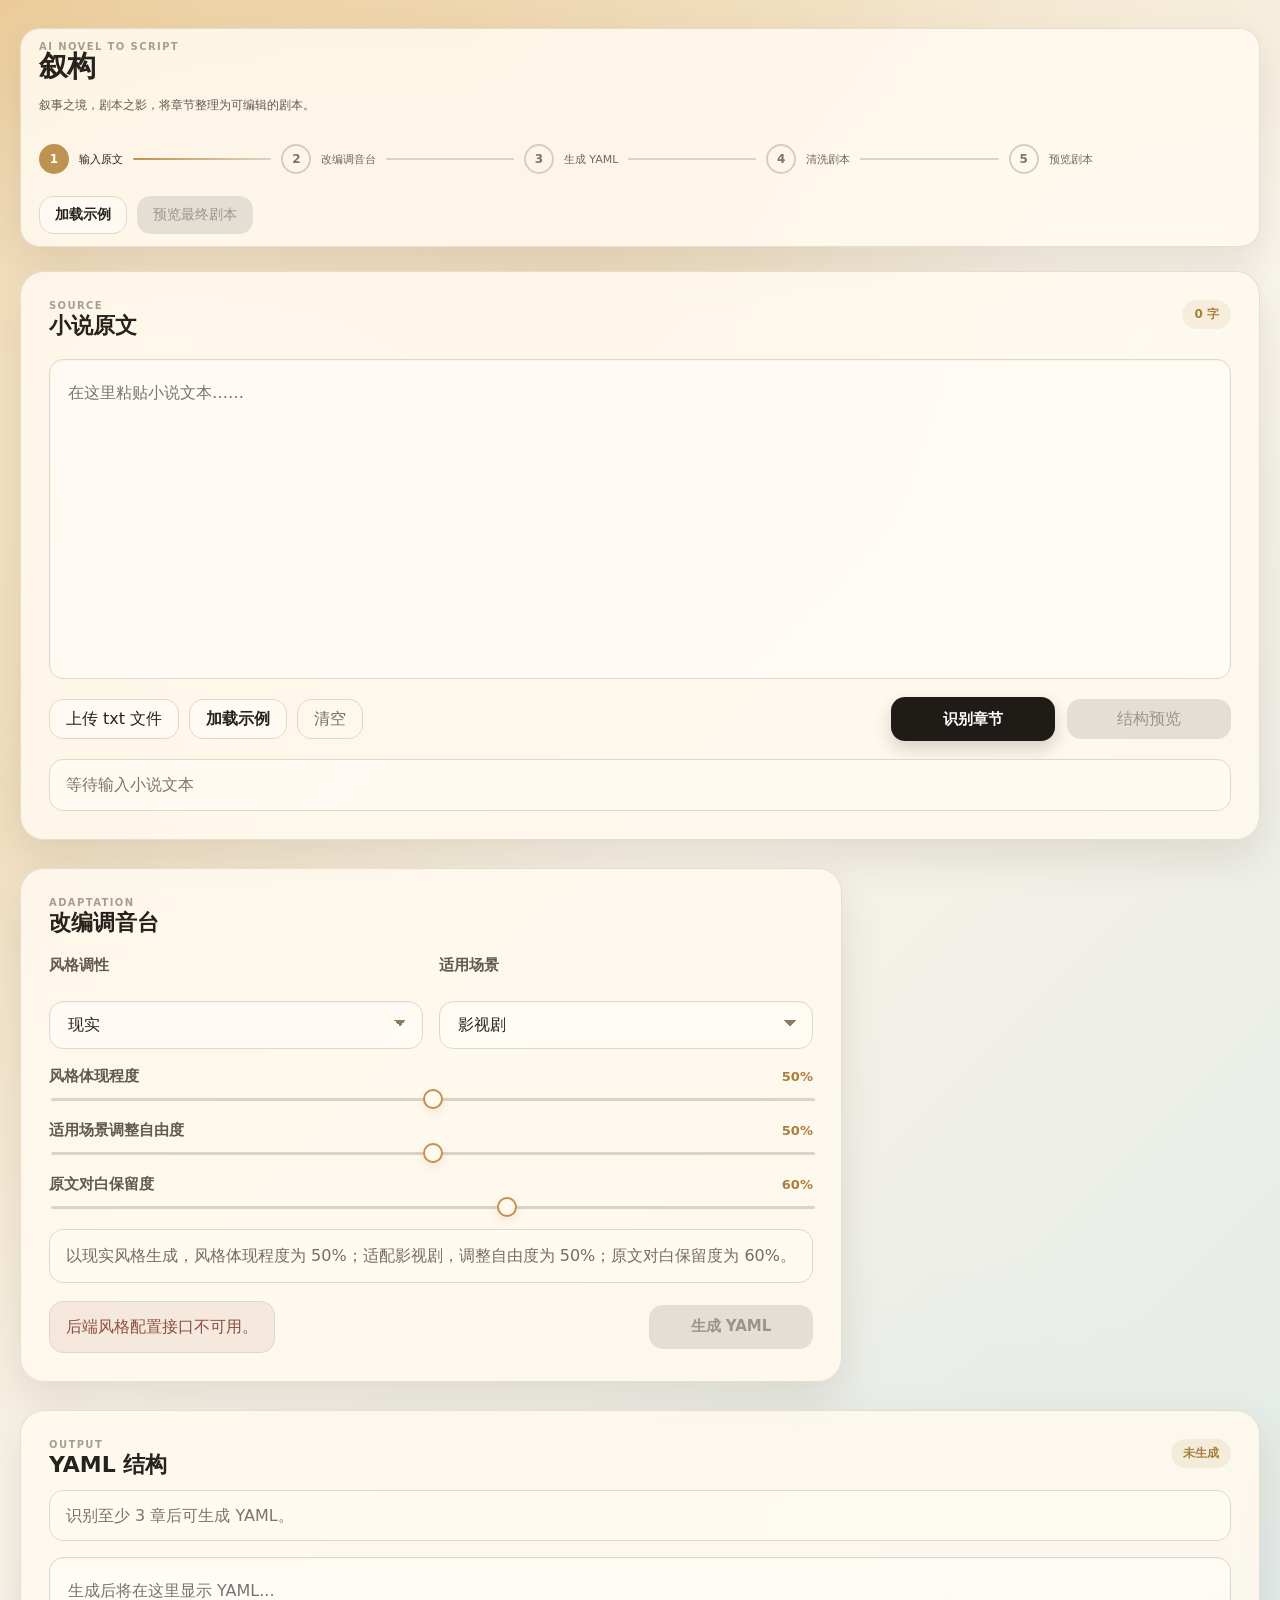
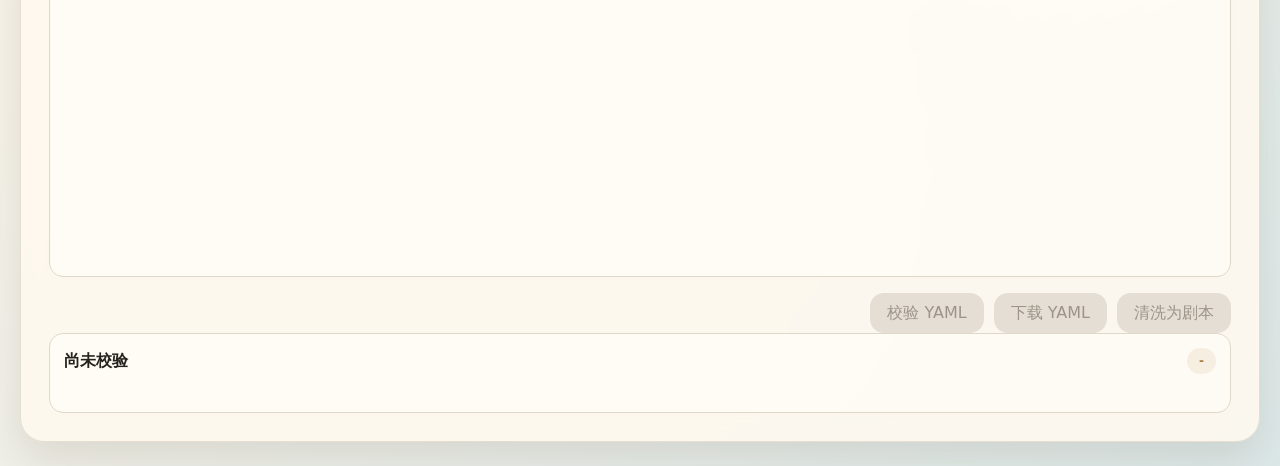
==== frontend/index.html @ 2551b5a6 "feat: 前端接入 YAML 校验与下载功能 (PR16)" ====
<!DOCTYPE html>
<html lang="zh-CN">
<head>
  <meta charset="UTF-8">
  <meta name="viewport" content="width=device-width, initial-scale=1.0">
  <title>叙构 | AI 小说转剧本工具</title>
  <link rel="icon" href="data:,">
  <link rel="stylesheet" href="styles.css">
</head>
<body>
  <div class="page-shell">
    <header class="topbar">
      <div class="brand-block">
        <div class="brand-mark">
          <p class="eyebrow">AI Novel To Script</p>
          <h1>叙构</h1>
        </div>
        <p class="brand-subtitle">叙事之境，剧本之影，将章节整理为可编辑的剧本。</p>
      </div>

      <ol class="progress-steps" id="progressSteps" aria-label="流程进度">
        <li class="progress-step active" data-step="1">
          <span class="step-circle">1</span>
          <span class="step-label">输入原文</span>
        </li>
        <li class="progress-step" data-step="2">
          <span class="step-circle">2</span>
          <span class="step-label">改编调音台</span>
        </li>
        <li class="progress-step" data-step="3">
          <span class="step-circle">3</span>
          <span class="step-label">生成 YAML</span>
        </li>
        <li class="progress-step" data-step="4">
          <span class="step-circle">4</span>
          <span class="step-label">清洗剧本</span>
        </li>
        <li class="progress-step" data-step="5">
          <span class="step-circle">5</span>
          <span class="step-label">预览剧本</span>
        </li>
      </ol>

      <nav class="top-actions" aria-label="顶部操作">
        <button type="button" class="btn secondary" id="topLoadExampleBtn">加载示例</button>
        <button type="button" class="btn disabled-action" id="previewScriptBtn" aria-disabled="true" disabled>预览最终剧本</button>
      </nav>
    </header>

    <main class="workspace">
      <section class="panel input-panel" aria-labelledby="inputTitle">
        <div class="panel-heading">
          <div>
            <p class="section-kicker">Source</p>
            <h2 id="inputTitle">小说原文</h2>
          </div>
          <div class="panel-badges">
            <span class="word-count" id="wordCount">0 字</span>
          </div>
        </div>

        <textarea id="novelInput" class="novel-input" placeholder="在这里粘贴小说文本……"></textarea>

        <div class="input-toolbar">
          <div class="input-actions">
            <label class="file-button" for="txtUpload">上传 txt 文件</label>
            <input type="file" id="txtUpload" accept=".txt,text/plain">
            <button type="button" class="btn secondary" id="panelLoadExampleBtn">加载示例</button>
            <button type="button" class="btn ghost" id="clearTextBtn">清空</button>
          </div>
          <div class="inline-actions">
            <button type="button" class="btn primary action-wide" id="parseChaptersBtn">识别章节</button>
            <button type="button" class="btn disabled-action action-wide" id="openStructureBtn" aria-disabled="true" disabled>结构预览</button>
          </div>
        </div>

        <div class="status-line info" id="inputStatus">等待输入小说文本</div>
      </section>

      <div class="center-column">
        <section class="panel style-panel" aria-labelledby="adaptationTitle">
          <div class="panel-heading">
            <div>
              <p class="section-kicker">Adaptation</p>
              <h2 id="adaptationTitle">改编调音台</h2>
            </div>
          </div>

          <div class="style-selectors">
            <div class="selector-group">
              <label for="toneSelect" class="field-label">风格调性</label>
              <select id="toneSelect" aria-label="风格调性选择"></select>
            </div>

            <div class="selector-group">
              <label for="mediumSelect" class="field-label">适用场景</label>
              <select id="mediumSelect" aria-label="适用场景选择"></select>
            </div>
          </div>

          <div id="styleParameters" class="style-parameters">
            <div class="parameter-group">
              <div class="parameter-head">
                <label for="toneIntensity" class="field-label">风格体现程度</label>
                <span id="toneIntensityValue" class="parameter-value">50%</span>
              </div>
              <input type="range" id="toneIntensity" min="0" max="100" value="50" aria-label="风格体现程度">
            </div>

            <div class="parameter-group">
              <div class="parameter-head">
                <label for="adaptationDegree" class="field-label">适用场景调整自由度</label>
                <span id="adaptationDegreeValue" class="parameter-value">50%</span>
              </div>
              <input type="range" id="adaptationDegree" min="0" max="100" value="50" aria-label="适用场景调整自由度">
            </div>

            <div class="parameter-group">
              <div class="parameter-head">
                <label for="dialoguePreservationDegree" class="field-label">原文对白保留度</label>
                <span id="dialoguePreservationDegreeValue" class="parameter-value">60%</span>
              </div>
              <input type="range" id="dialoguePreservationDegree" min="0" max="100" value="60" aria-label="原文对白保留度">
            </div>
          </div>

          <div id="adaptationSummary" class="adaptation-summary">
            <p id="adaptationSummaryText" class="muted"></p>
          </div>

          <div class="panel-footer">
            <div id="backendStatus" class="backend-status info" hidden>后端风格配置接口已连接。</div>
            <button type="button" class="btn primary action-wide disabled-action" id="generateYamlBtn" aria-disabled="true" disabled>生成 YAML</button>
          </div>
        </section>
      </div>

      <section class="panel output-panel" aria-labelledby="yamlTitle">
        <div class="panel-heading">
          <div>
            <p class="section-kicker">Output</p>
            <h2 id="yamlTitle">YAML 结构</h2>
          </div>
          <span class="validation-badge" id="yamlStatusBadge">未生成</span>
        </div>

        <div class="yaml-message info" id="yamlMessage">识别至少 3 章后可生成 YAML。</div>
        <textarea id="yamlOutput" class="yaml-output" placeholder="生成后将在这里显示 YAML..."></textarea>

        <div class="output-actions">
          <button type="button" class="btn disabled-action" id="validateYamlButton" aria-disabled="true" disabled>校验 YAML</button>
          <button type="button" class="btn disabled-action" id="downloadYamlButton" aria-disabled="true" disabled>下载 YAML</button>
          <button type="button" class="btn disabled-action" id="cleanScriptBtn" aria-disabled="true" disabled>清洗为剧本</button>
        </div>

        <section class="yaml-validation-panel" id="yamlValidationPanel" hidden aria-live="polite">
          <div class="validation-summary-row">
            <strong id="validationStatusText">尚未校验</strong>
            <span class="validation-badge" id="validationValidBadge">-</span>
          </div>
          <div class="validation-metrics" id="validationMetrics"></div>
          <div class="validation-issues" id="validationIssues"></div>
        </section>
      </section>
    </main>
  </div>

  <div class="modal-backdrop" id="previewModal" hidden>
    <div class="script-paper" role="dialog" aria-modal="true" aria-labelledby="previewTitle">
      <button type="button" class="modal-close" id="closePreviewBtn" aria-label="关闭预览">×</button>
      <div class="modal-header">
        <p class="section-kicker">Preview</p>
        <h2 id="previewTitle">最终剧本预览</h2>
      </div>
      <div class="modal-body">
        <h3 class="script-title" id="previewScriptName">《剧本预览》</h3>
        <p class="muted" id="previewDescription">生成 YAML 后，可在这里查看最终剧本预览样式。</p>
      </div>
      <div class="modal-footer">
        <button type="button" class="btn ghost" id="modalResetBtn">重置</button>
        <button type="button" class="btn secondary" disabled aria-disabled="true">下载 Word</button>
        <button type="button" class="btn secondary" disabled aria-disabled="true">下载 PDF</button>
      </div>
    </div>
  </div>

  <div class="modal-backdrop" id="structureModal" hidden>
    <div class="script-paper structure-paper" role="dialog" aria-modal="true" aria-labelledby="structureModalTitle">
      <button type="button" class="modal-close" id="closeStructureBtn" aria-label="关闭结构预览">×</button>
      <div class="modal-header">
        <p class="section-kicker">Structure</p>
        <h2 id="structureModalTitle">结构预览</h2>
      </div>
      <div class="modal-body structure-modal-body">
        <div class="structure-tabs" role="tablist" aria-label="结构预览标签">
          <button type="button" class="structure-tab active" data-structure-tab="chapters" aria-selected="true">章节</button>
          <button type="button" class="structure-tab" data-structure-tab="characters" aria-selected="false">人物</button>
          <button type="button" class="structure-tab" data-structure-tab="summary" aria-selected="false">概览</button>
        </div>

        <div class="structure-panel-body">
          <section class="structure-view active" id="chaptersView">
            <div class="chapter-stats">
              <div class="stat-card">
                <span class="stat-label">识别章节数</span>
                <strong id="chapterCount">0</strong>
              </div>
              <div class="stat-card neutral" id="chapterRequirement">
                <span class="stat-label">状态</span>
                <strong id="chapterRequirementText">尚未识别章节</strong>
              </div>
            </div>
            <div class="chapter-message info" id="chapterMessage">输入小说文本后点击“识别章节”。</div>
            <div class="chapter-list" id="chapterList">
              <div class="empty-state">暂无章节结果</div>
            </div>
          </section>

          <section class="structure-view" id="charactersView" hidden>
            <div class="characters-table" id="charactersTable" hidden>
              <h3>人物表</h3>
              <div id="charactersList"></div>
            </div>
            <div class="empty-state" id="charactersEmptyState">生成 YAML 后，将在这里展示人物表。</div>
          </section>

          <section class="structure-view" id="summaryView" hidden>
            <div class="script-summary" id="scriptSummary" hidden>
              <div class="summary-item">
                <span>章节数</span>
                <strong id="summaryChapterCount">0</strong>
              </div>
              <div class="summary-item">
                <span>场景数</span>
                <strong id="summarySceneCount">0</strong>
              </div>
              <div class="summary-item">
                <span>人物数</span>
                <strong id="summaryCharacterCount">0</strong>
              </div>
              <div class="summary-item">
                <span>覆盖率</span>
                <strong id="summaryCoverageRate">-</strong>
              </div>
            </div>
            <div class="empty-state" id="summaryEmptyState">识别章节后，将在这里展示结构概览。</div>
          </section>
        </div>
      </div>
    </div>
  </div>

  <script src="app.js"></script>
</body>
</html>
---- frontend/styles.css ----
:root {
  color-scheme: light;
  font-family: "PingFang SC", "Microsoft YaHei", system-ui, -apple-system, BlinkMacSystemFont, sans-serif;
  color: #26231f;
  --bg-gradient: linear-gradient(135deg, #e9c892 0%, #f8f3e8 45%, #dce8e8 100%);
  --paper: rgba(255, 250, 239, 0.86);
  --paper-strong: rgba(255, 252, 246, 0.88);
  --input-bg: rgba(255, 252, 246, 0.78);
  --border: #e1d7c8;
  --border-strong: #d4c7b3;
  --text: #26231f;
  --text-secondary: #746d61;
  --text-muted: #a79e90;
  --accent: #be9250;
  --accent-dark: #a97e3e;
  --primary: #1f1b16;
  --disabled-bg: #e4ded4;
  --disabled-text: #9c9489;
  --success: #be9250;
  --shadow-card: 0 18px 40px rgba(80, 60, 35, 0.12);
  --shadow-strong: 0 24px 80px rgba(0, 0, 0, 0.32);
  --radius-lg: 24px;
  --radius-md: 18px;
  --radius-sm: 14px;
  --radius-pill: 999px;
}

* {
  box-sizing: border-box;
}

html {
  min-width: 1200px;
}

body {
  margin: 0;
  height: 100vh;
  overflow: hidden;
  color: var(--text);
  background:
    radial-gradient(circle at 12% 18%, rgba(255, 250, 239, 0.55), transparent 22%),
    radial-gradient(circle at 84% 12%, rgba(255, 255, 255, 0.38), transparent 16%),
    radial-gradient(circle at 72% 78%, rgba(220, 232, 232, 0.42), transparent 20%),
    var(--bg-gradient);
}

body::before {
  content: "";
  position: fixed;
  inset: 0;
  pointer-events: none;
  opacity: 0.18;
  background-image:
    radial-gradient(rgba(110, 92, 65, 0.22) 0.7px, transparent 0.7px),
    radial-gradient(rgba(255, 255, 255, 0.3) 0.9px, transparent 0.9px);
  background-position: 0 0, 18px 18px;
  background-size: 24px 24px, 36px 36px;
}

button,
textarea,
select,
input {
  font: inherit;
}

button {
  border: 0;
}

.page-shell {
  position: relative;
  z-index: 1;
  display: flex;
  height: 100vh;
  flex-direction: column;
  gap: 18px;
  padding: 12px 16px 12px;
}

.topbar,
.panel,
.script-paper {
  border: 1px solid rgba(225, 215, 200, 0.8);
  border-radius: var(--radius-lg);
  background: var(--paper);
  box-shadow: var(--shadow-card);
  backdrop-filter: blur(12px);
}

.topbar {
  display: grid;
  grid-template-columns: minmax(240px, 320px) minmax(520px, 1fr) auto;
  gap: 18px;
  align-items: center;
  min-height: 72px;
  padding: 12px 18px;
  border-radius: 20px;
}

.brand-block,
.brand-mark {
  display: flex;
  flex-direction: column;
}

.brand-block {
  gap: 4px;
}

.brand-mark h1,
.brand-mark p,
.panel h2,
.panel p,
.characters-table h3,
.modal-header h2,
.script-title {
  margin: 0;
}

.brand-mark h1 {
  font-size: 29px;
  line-height: 1;
  letter-spacing: -0.04em;
}

.brand-subtitle {
  color: #61594e;
  font-size: 12px;
  line-height: 1.45;
}

.eyebrow,
.section-kicker {
  color: var(--text-muted);
  font-size: 10px;
  font-weight: 700;
  letter-spacing: 0.14em;
  text-transform: uppercase;
}

.progress-steps {
  display: flex;
  min-width: 0;
  align-items: flex-start;
  justify-content: center;
  gap: 10px;
  margin: 0;
  padding: 0;
  list-style: none;
}

.progress-step {
  display: flex;
  min-width: 0;
  flex: 1 1 0;
  align-items: center;
  gap: 10px;
  color: #6f675e;
}

.progress-step::after {
  content: "";
  flex: 1 1 auto;
  height: 2px;
  border-radius: 999px;
  background: #ded3c3;
}

.progress-step:last-child::after {
  display: none;
}

.progress-step.is-complete::after,
.progress-step.active::after {
  background: linear-gradient(90deg, #be9250, #ded3c3);
}

.step-circle,
.step-label {
  flex: 0 0 auto;
}

.step-circle {
  display: grid;
  width: 30px;
  height: 30px;
  place-items: center;
  border: 2px solid #d8cec0;
  border-radius: 50%;
  background: transparent;
  color: #7b746b;
  font-size: 12px;
  font-weight: 700;
}

.step-label {
  font-size: 11px;
  color: #6f675e;
  white-space: nowrap;
}

.progress-step.active .step-circle,
.progress-step.is-complete .step-circle {
  border-color: var(--accent);
  background: var(--accent);
  color: #fff;
}

.progress-step.active .step-label,
.progress-step.is-complete .step-label {
  color: var(--text);
}

.top-actions,
.input-actions,
.output-actions,
.modal-footer {
  display: flex;
  flex-wrap: wrap;
  gap: 10px;
  align-items: center;
}

.top-actions .btn {
  min-height: 38px;
  padding: 0 15px;
  font-size: 14px;
}

.btn,
.file-button {
  display: inline-flex;
  min-height: 40px;
  align-items: center;
  justify-content: center;
  border: 1px solid var(--border);
  border-radius: 14px;
  background: rgba(255, 255, 255, 0.45);
  color: var(--text);
  padding: 0 16px;
  cursor: pointer;
  transition: transform 0.18s ease, box-shadow 0.18s ease, background 0.18s ease, border-color 0.18s ease, color 0.18s ease;
}

.btn:hover,
.file-button:hover {
  border-color: var(--accent);
  background: rgba(255, 252, 246, 0.92);
  box-shadow: 0 10px 20px rgba(80, 60, 35, 0.08);
  transform: translateY(-1px);
}

.btn.primary {
  min-height: 44px;
  border-color: transparent;
  background: var(--primary);
  color: #fff;
  box-shadow: 0 8px 18px rgba(31, 27, 22, 0.18);
  font-size: 15px;
  font-weight: 700;
}

.btn.secondary {
  border-color: var(--border);
  background: rgba(255, 255, 255, 0.45);
  color: var(--text);
  font-weight: 600;
}

.btn.ghost {
  background: transparent;
  color: var(--text-secondary);
}

.btn.ready:not(.primary) {
  border-color: var(--accent);
  color: var(--accent-dark);
  background: rgba(244, 233, 216, 0.72);
}

.btn.disabled-action,
.btn:disabled {
  border-color: transparent;
  background: var(--disabled-bg);
  color: var(--disabled-text);
  box-shadow: none;
  cursor: not-allowed;
  transform: none;
}

.workspace {
  display: grid;
  grid-template-columns: minmax(360px, 1fr) minmax(420px, 1.25fr) minmax(320px, 0.78fr);
  gap: 28px;
  align-items: stretch;
  min-height: 0;
  flex: 1 1 auto;
}

.center-column {
  display: flex;
  min-width: 0;
  min-height: 0;
}

.panel {
  min-width: 0;
  padding: 28px;
  height: 100%;
  min-height: 0;
}

.input-panel,
.output-panel {
  min-height: 0;
}

.input-panel,
.output-panel,
.style-panel {
  display: flex;
  flex-direction: column;
}

.input-panel {
  gap: 18px;
}

.panel-heading {
  display: flex;
  align-items: flex-start;
  justify-content: space-between;
  gap: 16px;
}

.panel h2 {
  font-size: 22px;
  font-weight: 700;
}

.panel-badges {
  display: flex;
  gap: 10px;
}

.word-count,
.validation-badge,
.chapter-id {
  display: inline-flex;
  align-items: center;
  justify-content: center;
  border-radius: var(--radius-pill);
  background: rgba(190, 146, 80, 0.12);
  color: var(--accent-dark);
  padding: 6px 12px;
  font-size: 12px;
  font-weight: 700;
}

.novel-input,
.yaml-output,
select {
  width: 100%;
  border: 1px solid var(--border);
  border-radius: var(--radius-sm);
  background: var(--input-bg);
  color: var(--text);
  box-shadow: inset 0 1px 2px rgba(0, 0, 0, 0.04);
}

.novel-input,
.yaml-output {
  padding: 18px;
  font-size: 16px;
  line-height: 1.85;
}

.novel-input {
  min-height: 0;
  flex: 1 1 auto;
  resize: none;
}

.yaml-output {
  min-height: 0;
  flex: 1 1 auto;
  resize: none;
}

.novel-input:focus,
.yaml-output:focus,
select:focus,
input[type="range"]:focus {
  outline: none;
}

.novel-input:focus,
.yaml-output:focus,
select:focus {
  border-color: var(--accent);
  box-shadow: 0 0 0 4px rgba(190, 146, 80, 0.14), inset 0 1px 2px rgba(0, 0, 0, 0.04);
}

#txtUpload {
  display: none;
}

.input-toolbar,
.panel-footer {
  display: flex;
  flex-wrap: wrap;
  gap: 16px;
  align-items: center;
  justify-content: space-between;
}

.inline-actions {
  display: flex;
  flex-wrap: wrap;
  gap: 12px;
  align-items: center;
}

.action-wide {
  min-width: 164px;
}

.status-line,
.chapter-message,
.yaml-message,
.backend-status,
.adaptation-summary {
  border: 1px solid var(--border);
  border-radius: var(--radius-sm);
  padding: 12px 16px;
  line-height: 1.6;
}

.status-line.info,
.chapter-message.info,
.yaml-message.info,
.backend-status.info {
  background: rgba(255, 252, 246, 0.72);
  color: #7c746a;
}

.status-line.success,
.chapter-message.success,
.yaml-message.success {
  background: rgba(190, 146, 80, 0.13);
  color: #7f5c29;
}

.status-line.warning,
.chapter-message.warning,
.yaml-message.warning {
  background: rgba(233, 200, 146, 0.18);
  color: #866032;
}

.status-line.error,
.chapter-message.error,
.yaml-message.error,
.backend-status.error {
  background: rgba(164, 86, 72, 0.1);
  color: #8d4f43;
}

.yaml-validation-panel {
  display: flex;
  flex-direction: column;
  gap: 12px;
  max-height: 280px;
  overflow: auto;
  border: 1px solid var(--border);
  border-radius: var(--radius-sm);
  background: rgba(255, 252, 246, 0.78);
  padding: 14px;
}

.validation-summary-row {
  display: flex;
  align-items: center;
  justify-content: space-between;
  gap: 12px;
}

.validation-badge.success {
  background: rgba(99, 145, 105, 0.14);
  color: #3d7045;
}

.validation-badge.error {
  background: rgba(164, 86, 72, 0.12);
  color: #8d4f43;
}

.validation-metrics {
  display: grid;
  grid-template-columns: repeat(2, minmax(0, 1fr));
  gap: 8px;
}

.validation-metric {
  display: flex;
  align-items: center;
  justify-content: space-between;
  gap: 10px;
  border: 1px solid rgba(190, 146, 80, 0.22);
  border-radius: 10px;
  background: rgba(255, 255, 255, 0.45);
  padding: 8px 10px;
  font-size: 13px;
}

.validation-metric span {
  color: var(--text-secondary);
}

.validation-issues {
  display: flex;
  flex-direction: column;
  gap: 10px;
}

.validation-issue-group {
  border: 1px solid var(--border);
  border-radius: 10px;
  background: rgba(255, 255, 255, 0.42);
  padding: 10px;
}

.validation-issue-group h3 {
  margin-bottom: 8px;
  font-size: 14px;
}

.validation-issue-group.error h3 {
  color: #8d4f43;
}

.validation-issue-group.warning h3 {
  color: #866032;
}

.validation-issue-group ul {
  display: flex;
  flex-direction: column;
  gap: 8px;
  margin: 0;
  padding: 0;
  list-style: none;
}

.validation-issue-group li {
  display: grid;
  grid-template-columns: minmax(96px, 0.42fr) minmax(0, 1fr);
  gap: 10px;
  align-items: start;
  font-size: 13px;
  line-height: 1.5;
}

.validation-issue-group code {
  overflow-wrap: anywhere;
  color: var(--accent-dark);
}

.validation-empty {
  color: var(--text-secondary);
  font-size: 13px;
}

.style-selectors {
  display: grid;
  grid-template-columns: repeat(2, minmax(0, 1fr));
  gap: 16px;
}

.selector-group,
.style-parameters {
  display: grid;
  gap: 18px;
}

.field-label {
  display: block;
  margin-bottom: 8px;
  color: #61594e;
  font-size: 15px;
  font-weight: 600;
}

select {
  height: 48px;
  padding: 0 18px;
  appearance: none;
  background-image:
    linear-gradient(45deg, transparent 50%, #8d7c62 50%),
    linear-gradient(135deg, #8d7c62 50%, transparent 50%);
  background-position: calc(100% - 22px) calc(50% - 2px), calc(100% - 16px) calc(50% - 2px);
  background-size: 6px 6px, 6px 6px;
  background-repeat: no-repeat;
}

.parameter-group {
  display: grid;
  gap: 10px;
}

.parameter-head {
  display: flex;
  align-items: center;
  justify-content: space-between;
  gap: 12px;
}

.parameter-head .field-label {
  margin-bottom: 0;
}

input[type="range"] {
  width: 100%;
  height: 3px;
  border-radius: 999px;
  background: #dcd3c5;
  appearance: none;
  cursor: pointer;
}

input[type="range"]::-webkit-slider-thumb {
  width: 20px;
  height: 20px;
  border: 2px solid var(--accent);
  border-radius: 50%;
  background: #fff9ed;
  box-shadow: 0 4px 10px rgba(190, 146, 80, 0.18);
  appearance: none;
}

input[type="range"]::-moz-range-thumb {
  width: 20px;
  height: 20px;
  border: 2px solid var(--accent);
  border-radius: 50%;
  background: #fff9ed;
  box-shadow: 0 4px 10px rgba(190, 146, 80, 0.18);
}

.parameter-value {
  color: var(--accent-dark);
  font-size: 13px;
  font-weight: 700;
}

.adaptation-summary {
  background: rgba(255, 252, 246, 0.72);
}

.adaptation-summary p,
.muted {
  color: var(--text-secondary);
  line-height: 1.75;
}

.style-panel {
  justify-content: space-between;
  gap: 18px;
}

.structure-tabs {
  display: flex;
  gap: 24px;
  margin: 6px 0 20px;
}

.structure-tab {
  position: relative;
  padding: 0 0 10px;
  border: 0;
  background: transparent;
  color: #6f675e;
  cursor: pointer;
  font-size: 14px;
  font-weight: 600;
}

.structure-tab::after {
  content: "";
  position: absolute;
  right: 0;
  bottom: 0;
  left: 0;
  height: 2px;
  border-radius: 999px;
  background: transparent;
}

.structure-tab.active {
  color: var(--text);
}

.structure-tab.active::after {
  background: var(--accent);
}

.structure-panel-body {
  min-height: 0;
}

.structure-view {
  display: none;
  min-height: 0;
}

.structure-view.active {
  display: flex;
  flex-direction: column;
  gap: 16px;
}

.chapter-stats,
.script-summary {
  display: grid;
  grid-template-columns: repeat(2, minmax(0, 1fr));
  gap: 12px;
}

.stat-card,
.summary-item,
.chapter-card,
.character-row,
.empty-state {
  border: 1px solid var(--border);
  border-radius: var(--radius-md);
  background: rgba(255, 252, 246, 0.72);
}

.stat-card,
.summary-item {
  padding: 16px;
}

.stat-label,
.summary-item span,
.chapter-length,
.character-row span,
.character-row p {
  color: var(--text-secondary);
  font-size: 13px;
}

.stat-card strong,
.summary-item strong {
  display: block;
  margin-top: 8px;
  font-size: 22px;
}

.stat-card.success {
  background: rgba(190, 146, 80, 0.12);
  border-color: #d7be94;
}

.stat-card.warning {
  background: rgba(233, 200, 146, 0.18);
  border-color: #debf8d;
}

.stat-card.error {
  background: rgba(164, 86, 72, 0.08);
  border-color: #d8b6ae;
}

.chapter-message {
  margin: 0;
}

.chapter-list {
  display: grid;
  gap: 12px;
  max-height: 46vh;
  overflow: auto;
  padding-right: 4px;
}

.chapter-card {
  padding: 16px;
}

.chapter-card h3 {
  margin: 0 0 10px;
  font-size: 16px;
}

.chapter-summary {
  margin: 0 0 10px;
  color: #4d473f;
  line-height: 1.65;
}

.empty-state {
  padding: 18px;
  color: var(--text-secondary);
  text-align: center;
}

.characters-table,
.output-actions {
  margin-top: 16px;
}

.characters-table {
  margin-top: 0;
}

.characters-table[hidden],
.script-summary[hidden] {
  display: none;
}

.characters-table h3 {
  margin-bottom: 12px;
  font-size: 17px;
}

.character-row {
  padding: 14px 16px;
}

.character-row + .character-row {
  margin-top: 10px;
}

.character-row div {
  display: flex;
  justify-content: space-between;
  gap: 12px;
  margin-bottom: 6px;
}

.character-row strong {
  font-size: 15px;
}

.character-row p {
  margin: 4px 0 0;
  line-height: 1.6;
}

.yaml-message {
  margin: 10px 0 16px;
}

.yaml-output:not(:placeholder-shown) {
  color: #3a332b;
  font-family: ui-monospace, SFMono-Regular, Menlo, Monaco, Consolas, monospace;
  font-size: 14px;
  line-height: 1.65;
}

.output-actions {
  justify-content: flex-end;
}

.modal-backdrop {
  position: fixed;
  inset: 0;
  display: grid;
  place-items: center;
  padding: 32px;
  background: rgba(31, 27, 22, 0.55);
  backdrop-filter: blur(8px);
  z-index: 20;
}

.modal-backdrop[hidden] {
  display: none;
}

.script-paper {
  position: relative;
  width: min(880px, 100%);
  max-height: 78vh;
  overflow: hidden;
  background: rgba(255, 250, 239, 0.94);
  box-shadow: var(--shadow-strong);
}

.structure-paper {
  width: min(960px, 100%);
  max-height: 82vh;
}

.modal-close {
  position: absolute;
  top: 22px;
  right: 22px;
  width: 40px;
  height: 40px;
  border: 1px solid var(--border-strong);
  border-radius: 50%;
  background: rgba(255, 255, 255, 0.9);
  color: var(--text);
  cursor: pointer;
  font-size: 24px;
  line-height: 1;
}

.modal-header,
.modal-footer {
  padding: 28px 36px;
}

.modal-header {
  border-bottom: 1px solid var(--border);
}

.modal-body {
  max-height: calc(78vh - 184px);
  overflow: auto;
  padding: 36px 110px;
}

.structure-modal-body {
  display: flex;
  flex-direction: column;
  gap: 20px;
  max-height: calc(82vh - 120px);
  padding: 28px 36px 32px;
}

.structure-modal-body .characters-table,
.structure-modal-body .output-actions {
  margin-top: 0;
}

.structure-modal-body .script-summary {
  margin-top: 0;
}

.script-title {
  margin-bottom: 20px;
  font-size: 34px;
  font-weight: 700;
  text-align: center;
}

.modal-footer {
  justify-content: flex-end;
  border-top: 1px solid var(--border);
}

@media (max-width: 1380px) {
  html {
    min-width: 0;
  }

  .page-shell {
    padding: 28px 20px 24px;
    gap: 24px;
  }

  .topbar {
    grid-template-columns: 1fr;
  }

  .progress-steps {
    justify-content: flex-start;
    overflow-x: auto;
    padding-bottom: 4px;
  }

  .workspace {
    grid-template-columns: 1fr;
  }

  .input-panel,
  .output-panel {
    min-height: auto;
  }

  .novel-input,
  .yaml-output {
    min-height: 320px;
  }

  body,
  .page-shell {
    height: auto;
    overflow: auto;
  }
}

@media (max-width: 760px) {
  .panel,
  .topbar,
  .modal-header,
  .modal-footer {
    padding: 20px;
  }

  .style-selectors,
  .chapter-stats,
  .script-summary {
    grid-template-columns: 1fr;
  }

  .input-toolbar,
  .panel-footer {
    flex-direction: column;
    align-items: stretch;
  }

  .inline-actions {
    width: 100%;
    flex-direction: column;
    align-items: stretch;
  }

  .input-actions,
  .top-actions,
  .output-actions {
    justify-content: stretch;
  }

  .modal-body {
    padding: 24px 20px;
  }

  .structure-modal-body {
    padding: 20px;
  }
}
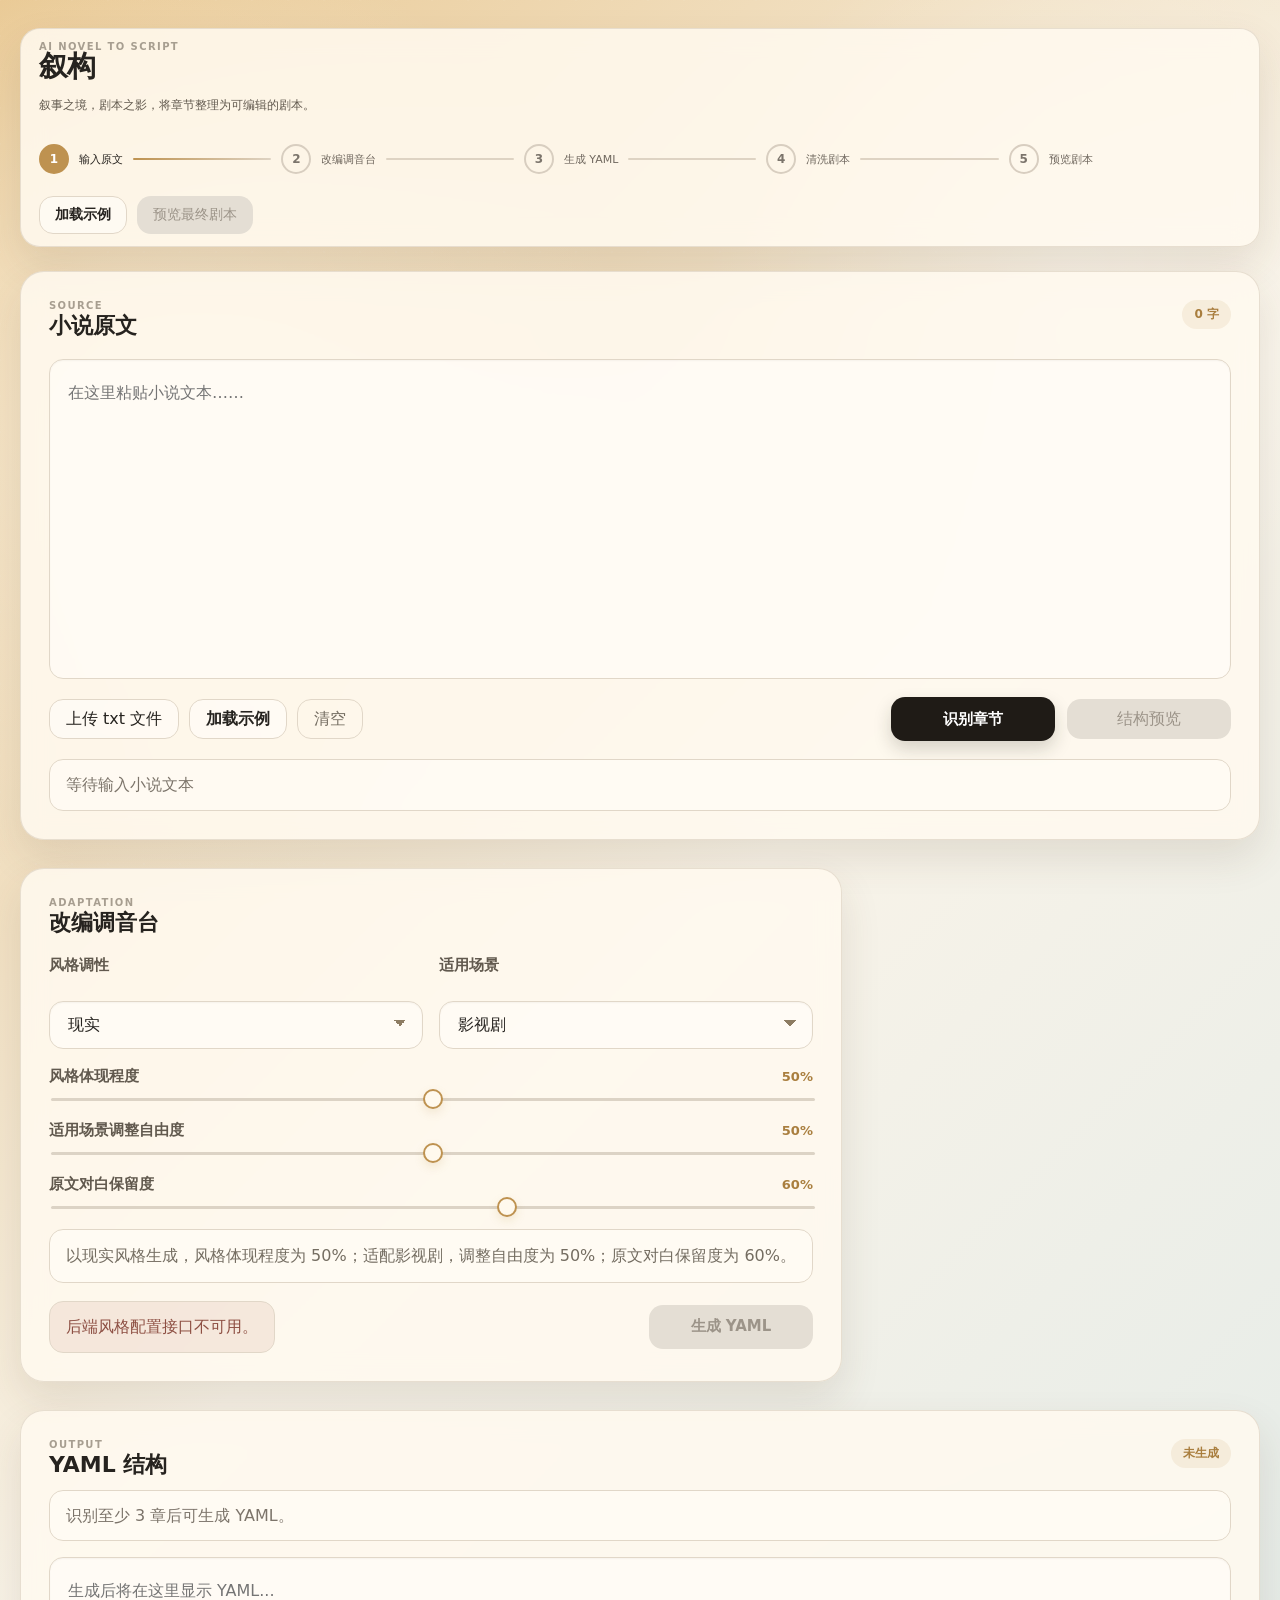
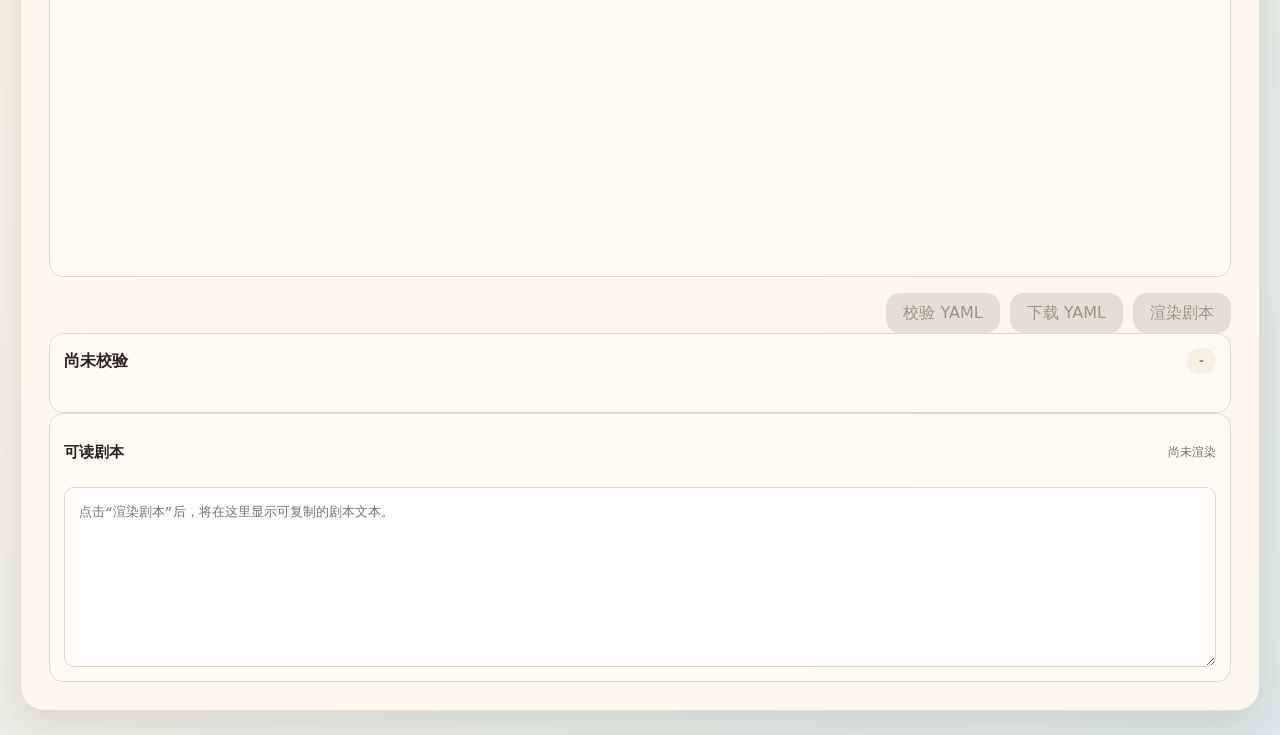
==== commit 83d263fb: "feat: render YAML as readable screenplay" ====
--- a/frontend/index.html
+++ b/frontend/index.html
@@ -150,7 +150,7 @@
         <div class="output-actions">
           <button type="button" class="btn disabled-action" id="validateYamlButton" aria-disabled="true" disabled>校验 YAML</button>
           <button type="button" class="btn disabled-action" id="downloadYamlButton" aria-disabled="true" disabled>下载 YAML</button>
-          <button type="button" class="btn disabled-action" id="cleanScriptBtn" aria-disabled="true" disabled>清洗为剧本</button>
+          <button type="button" class="btn disabled-action" id="renderScriptButton" aria-disabled="true" disabled>渲染剧本</button>
         </div>
 
         <section class="yaml-validation-panel" id="yamlValidationPanel" hidden aria-live="polite">
@@ -160,6 +160,14 @@
           </div>
           <div class="validation-metrics" id="validationMetrics"></div>
           <div class="validation-issues" id="validationIssues"></div>
+        </section>
+
+        <section class="readable-script-panel" id="readableScriptPanel" hidden aria-labelledby="readableScriptTitle">
+          <div class="readable-script-heading">
+            <h3 id="readableScriptTitle">可读剧本</h3>
+            <span id="readableScriptMeta">尚未渲染</span>
+          </div>
+          <textarea id="readableScriptOutput" class="readable-script-output" readonly placeholder="点击“渲染剧本”后，将在这里显示可复制的剧本文本。"></textarea>
         </section>
       </section>
     </main>
--- a/frontend/styles.css
+++ b/frontend/styles.css
@@ -573,6 +573,57 @@
   font-size: 13px;
 }
 
+.readable-script-panel {
+  display: flex;
+  flex-direction: column;
+  gap: 10px;
+  min-height: 220px;
+  border: 1px solid var(--border);
+  border-radius: var(--radius-sm);
+  background: rgba(255, 252, 246, 0.78);
+  padding: 14px;
+}
+
+.readable-script-heading {
+  display: flex;
+  align-items: center;
+  justify-content: space-between;
+  gap: 12px;
+}
+
+.readable-script-heading h3 {
+  font-size: 15px;
+  font-weight: 700;
+}
+
+.readable-script-heading span {
+  color: var(--text-secondary);
+  font-size: 12px;
+}
+
+.readable-script-output {
+  width: 100%;
+  min-height: 180px;
+  max-height: 360px;
+  overflow: auto;
+  resize: vertical;
+  border: 1px solid var(--border);
+  border-radius: 10px;
+  background: rgba(255, 255, 255, 0.62);
+  color: var(--text);
+  padding: 14px;
+  font-family: "SFMono-Regular", Consolas, "Liberation Mono", monospace;
+  font-size: 13px;
+  line-height: 1.75;
+  white-space: pre;
+}
+
+.readable-script-output:focus {
+  outline: none;
+  border-color: var(--accent);
+  box-shadow: 0 0 0 4px rgba(190, 146, 80, 0.14);
+}
+
 .style-selectors {
   display: grid;
   grid-template-columns: repeat(2, minmax(0, 1fr));
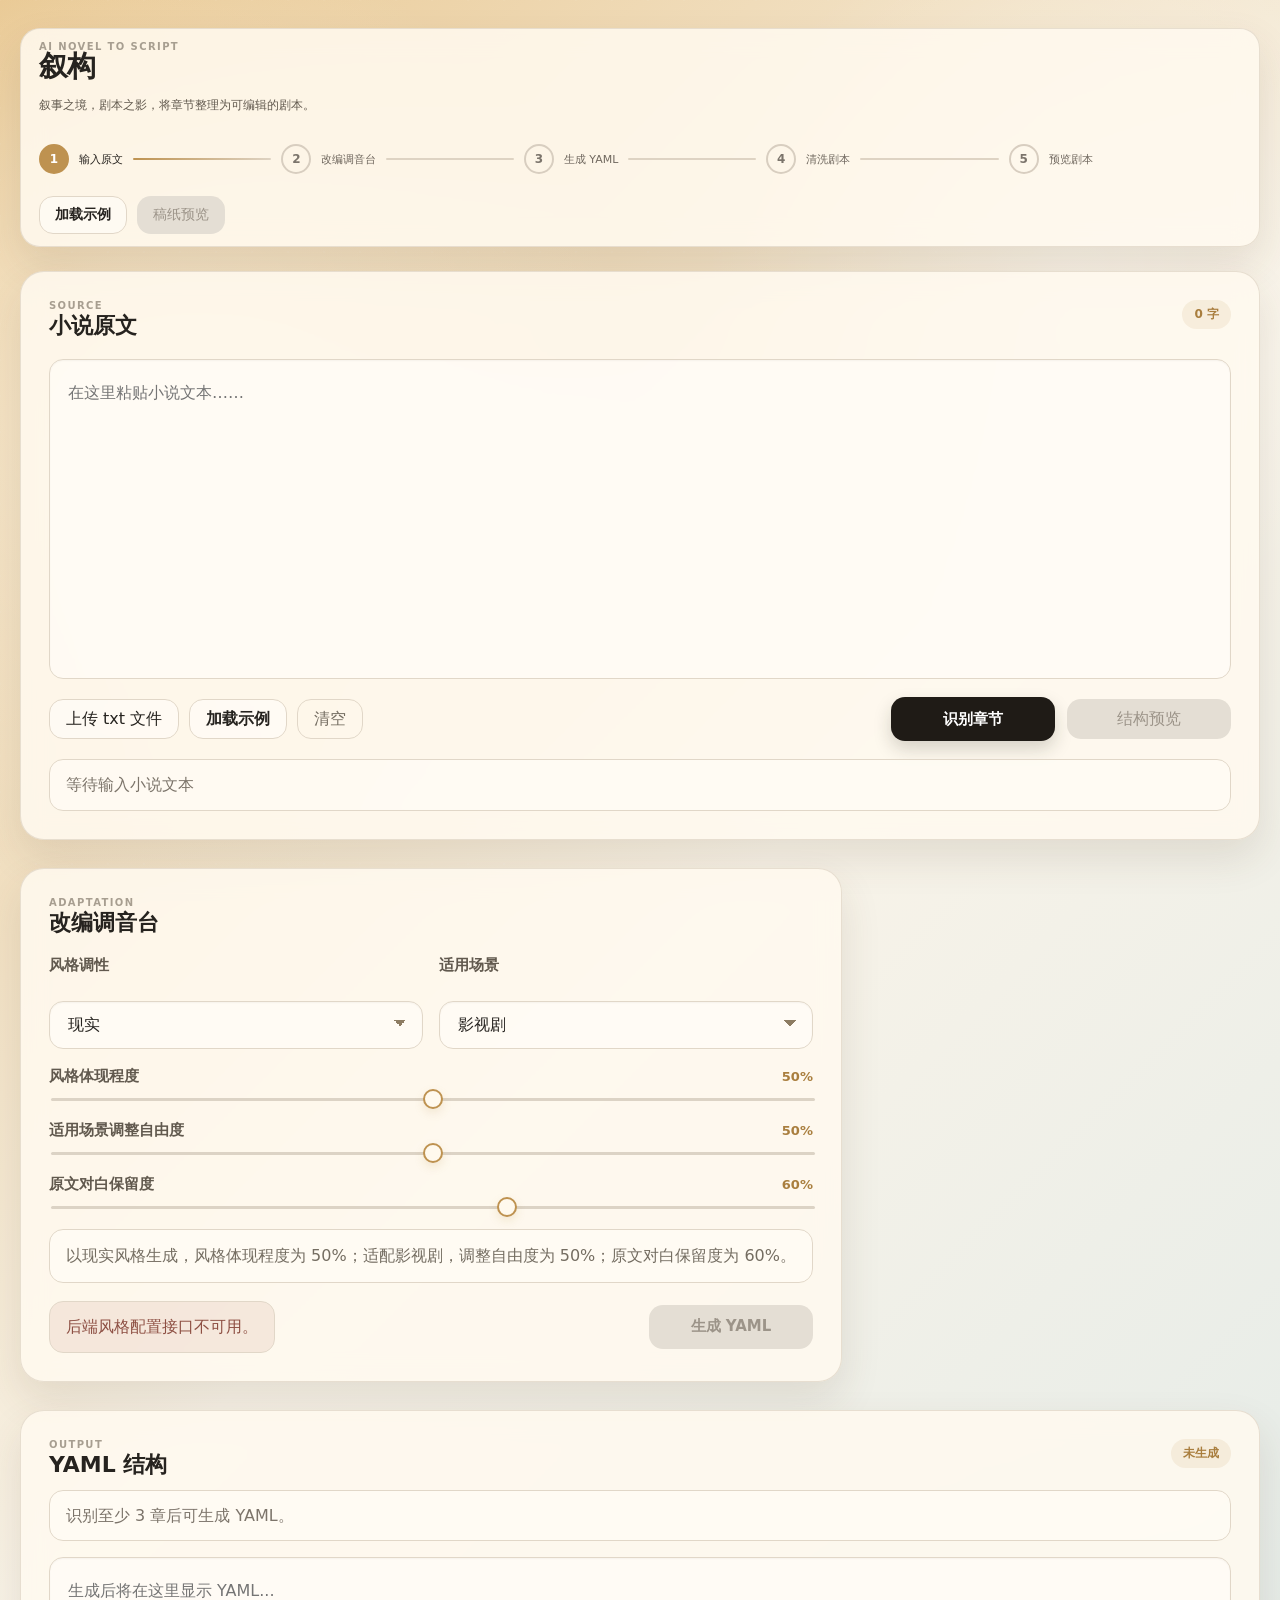
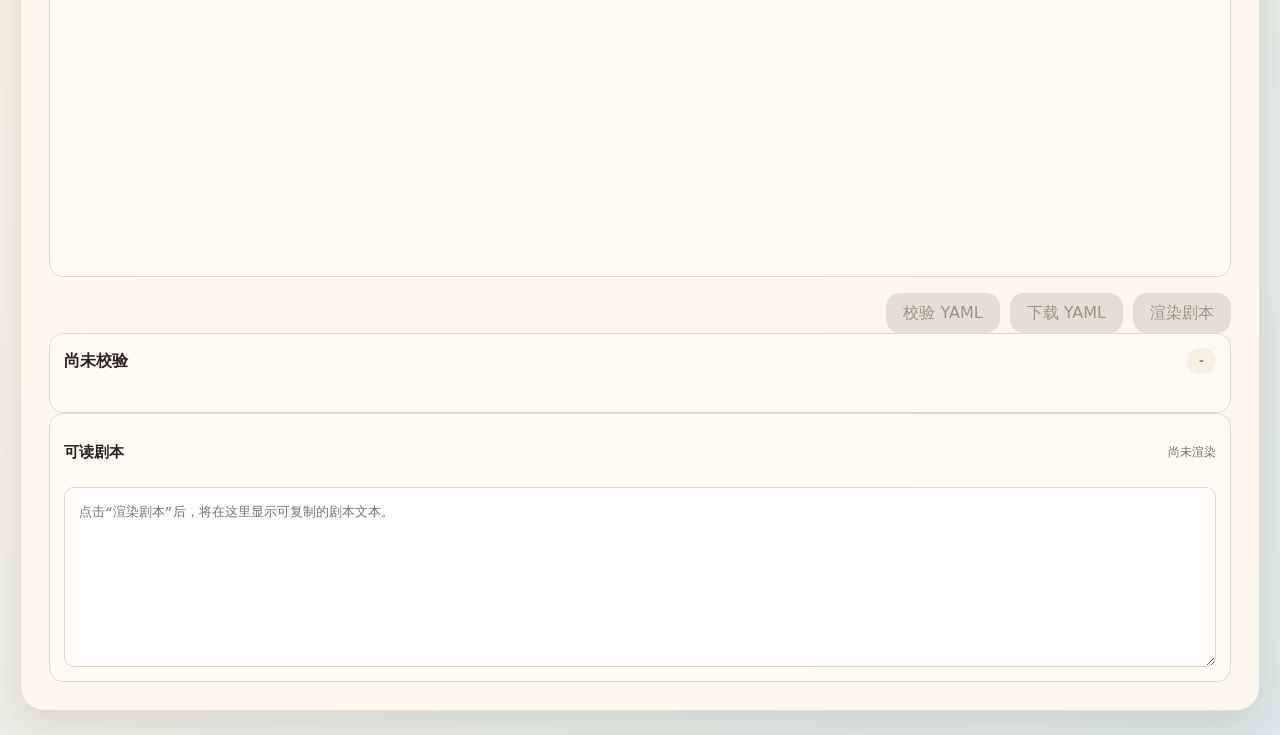
==== commit fb362e62: "feat: 稿纸弹窗预览、编辑与最终剧本确认 (PR18)" ====
--- a/frontend/index.html
+++ b/frontend/index.html
@@ -43,7 +43,7 @@
 
       <nav class="top-actions" aria-label="顶部操作">
         <button type="button" class="btn secondary" id="topLoadExampleBtn">加载示例</button>
-        <button type="button" class="btn disabled-action" id="previewScriptBtn" aria-disabled="true" disabled>预览最终剧本</button>
+        <button type="button" class="btn disabled-action" id="previewScriptButton" aria-disabled="true" disabled>稿纸预览</button>
       </nav>
     </header>
 
@@ -173,21 +173,20 @@
     </main>
   </div>
 
-  <div class="modal-backdrop" id="previewModal" hidden>
-    <div class="script-paper" role="dialog" aria-modal="true" aria-labelledby="previewTitle">
-      <button type="button" class="modal-close" id="closePreviewBtn" aria-label="关闭预览">×</button>
+  <div class="modal-backdrop" id="scriptPreviewModal" hidden>
+    <div class="script-paper final-script-paper" role="dialog" aria-modal="true" aria-labelledby="scriptPreviewTitle">
+      <button type="button" class="modal-close" id="closeScriptPreviewButton" aria-label="关闭稿纸预览">×</button>
       <div class="modal-header">
         <p class="section-kicker">Preview</p>
-        <h2 id="previewTitle">最终剧本预览</h2>
-      </div>
-      <div class="modal-body">
-        <h3 class="script-title" id="previewScriptName">《剧本预览》</h3>
-        <p class="muted" id="previewDescription">生成 YAML 后，可在这里查看最终剧本预览样式。</p>
+        <h2 id="scriptPreviewTitle">稿纸预览</h2>
+      </div>
+      <div class="modal-body final-script-body">
+        <textarea id="finalScriptTextarea" class="final-script-textarea" placeholder="可在这里编辑最终剧本文本。"></textarea>
+        <p class="final-script-status" id="finalScriptStatus">编辑后点击“确认最终剧本”，保存为后续 Word 导出的文本来源。</p>
       </div>
       <div class="modal-footer">
-        <button type="button" class="btn ghost" id="modalResetBtn">重置</button>
-        <button type="button" class="btn secondary" disabled aria-disabled="true">下载 Word</button>
-        <button type="button" class="btn secondary" disabled aria-disabled="true">下载 PDF</button>
+        <button type="button" class="btn ghost" id="cancelScriptPreviewButton">关闭</button>
+        <button type="button" class="btn primary" id="confirmFinalScriptButton">确认最终剧本</button>
       </div>
     </div>
   </div>
--- a/frontend/styles.css
+++ b/frontend/styles.css
@@ -945,6 +945,11 @@
   max-height: 82vh;
 }
 
+.final-script-paper {
+  width: min(980px, 100%);
+  max-height: 86vh;
+}
+
 .modal-close {
   position: absolute;
   top: 22px;
@@ -975,6 +980,54 @@
   padding: 36px 110px;
 }
 
+.final-script-body {
+  display: flex;
+  flex-direction: column;
+  gap: 12px;
+  max-height: calc(86vh - 188px);
+  padding: 30px 36px;
+}
+
+.final-script-textarea {
+  width: 100%;
+  min-height: 48vh;
+  max-height: 58vh;
+  overflow: auto;
+  resize: vertical;
+  border: 1px solid var(--border);
+  border-radius: var(--radius-sm);
+  background:
+    linear-gradient(rgba(255, 255, 255, 0.78), rgba(255, 255, 255, 0.78)),
+    repeating-linear-gradient(
+      to bottom,
+      transparent 0,
+      transparent 31px,
+      rgba(190, 146, 80, 0.2) 32px
+    );
+  color: var(--text);
+  padding: 22px 24px;
+  font-family: "SFMono-Regular", Consolas, "Liberation Mono", monospace;
+  font-size: 14px;
+  line-height: 32px;
+}
+
+.final-script-textarea:focus {
+  outline: none;
+  border-color: var(--accent);
+  box-shadow: 0 0 0 4px rgba(190, 146, 80, 0.14);
+}
+
+.final-script-status {
+  color: var(--text-secondary);
+  font-size: 13px;
+  line-height: 1.6;
+}
+
+.final-script-status.success {
+  color: #3d7045;
+  font-weight: 700;
+}
+
 .structure-modal-body {
   display: flex;
   flex-direction: column;
@@ -1084,4 +1137,12 @@
   .structure-modal-body {
     padding: 20px;
   }
-}
+
+  .final-script-body {
+    padding: 20px;
+  }
+
+  .final-script-textarea {
+    min-height: 42vh;
+  }
+}
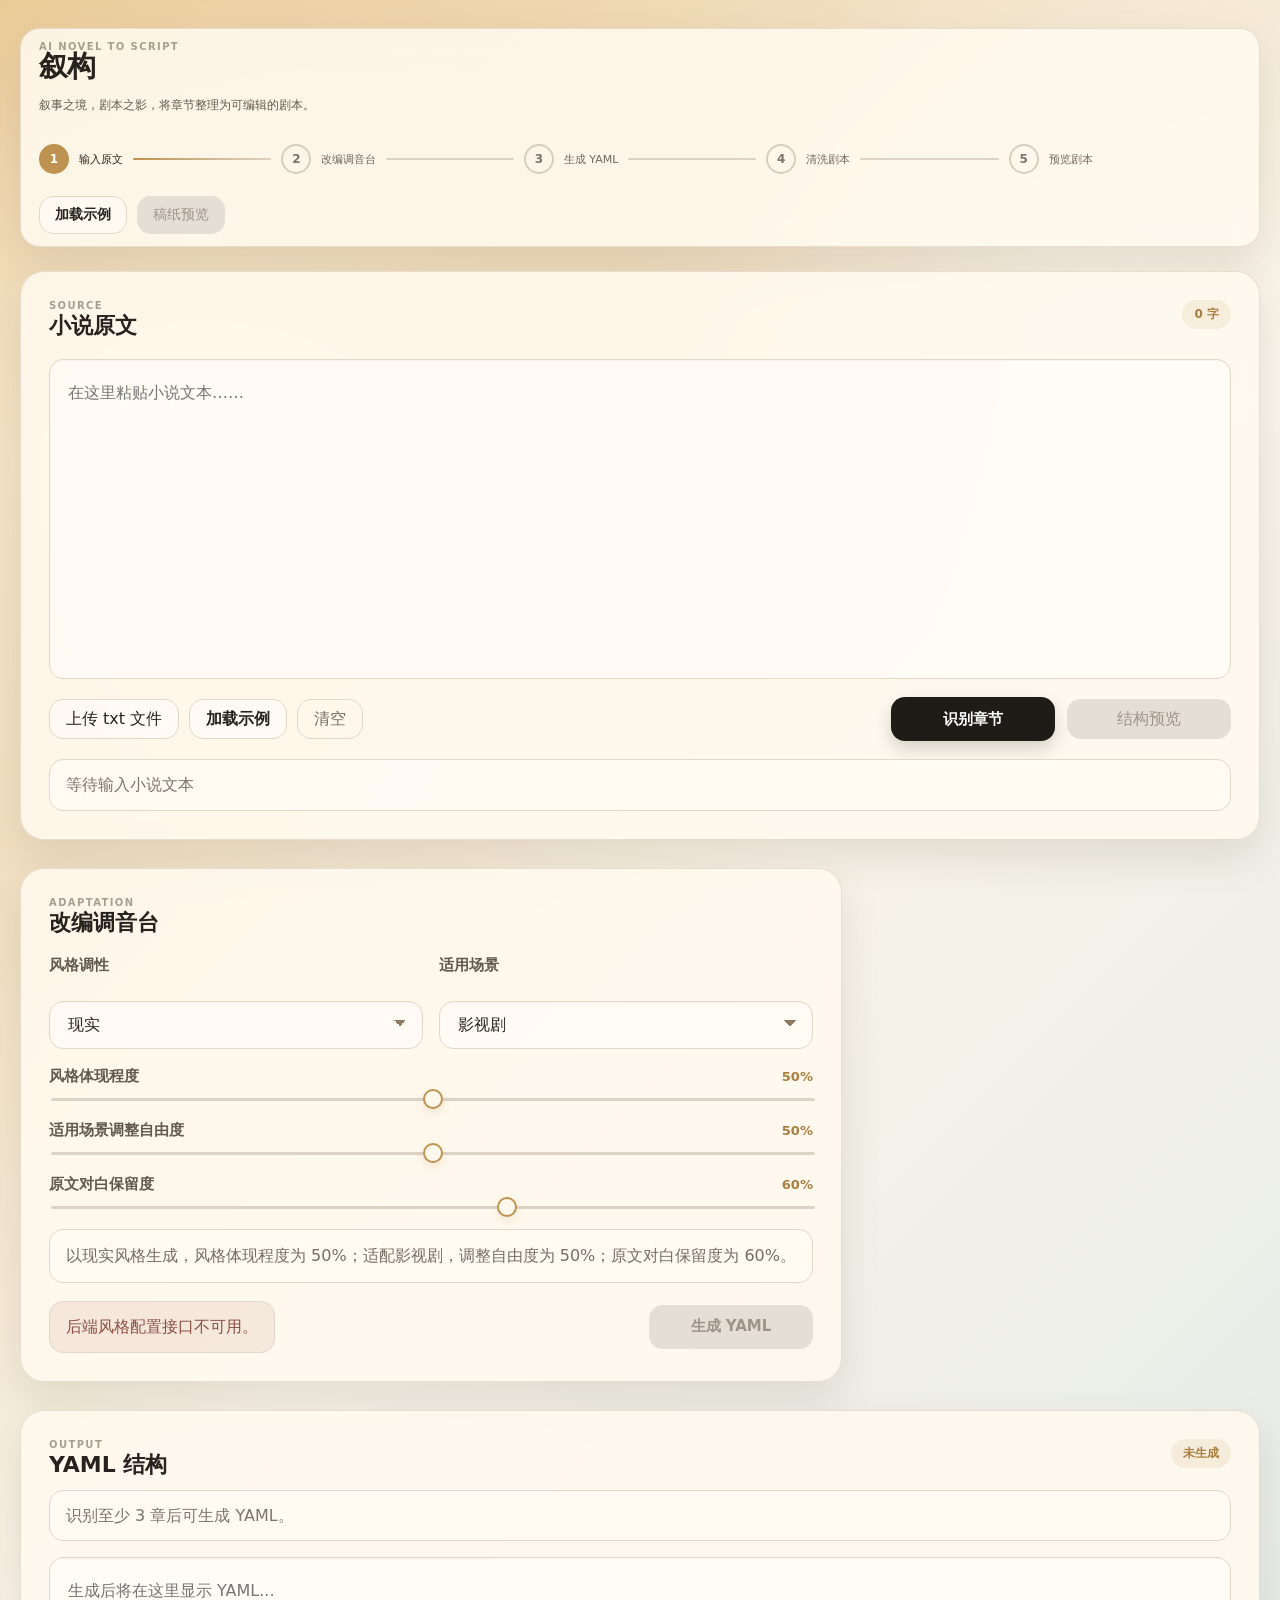
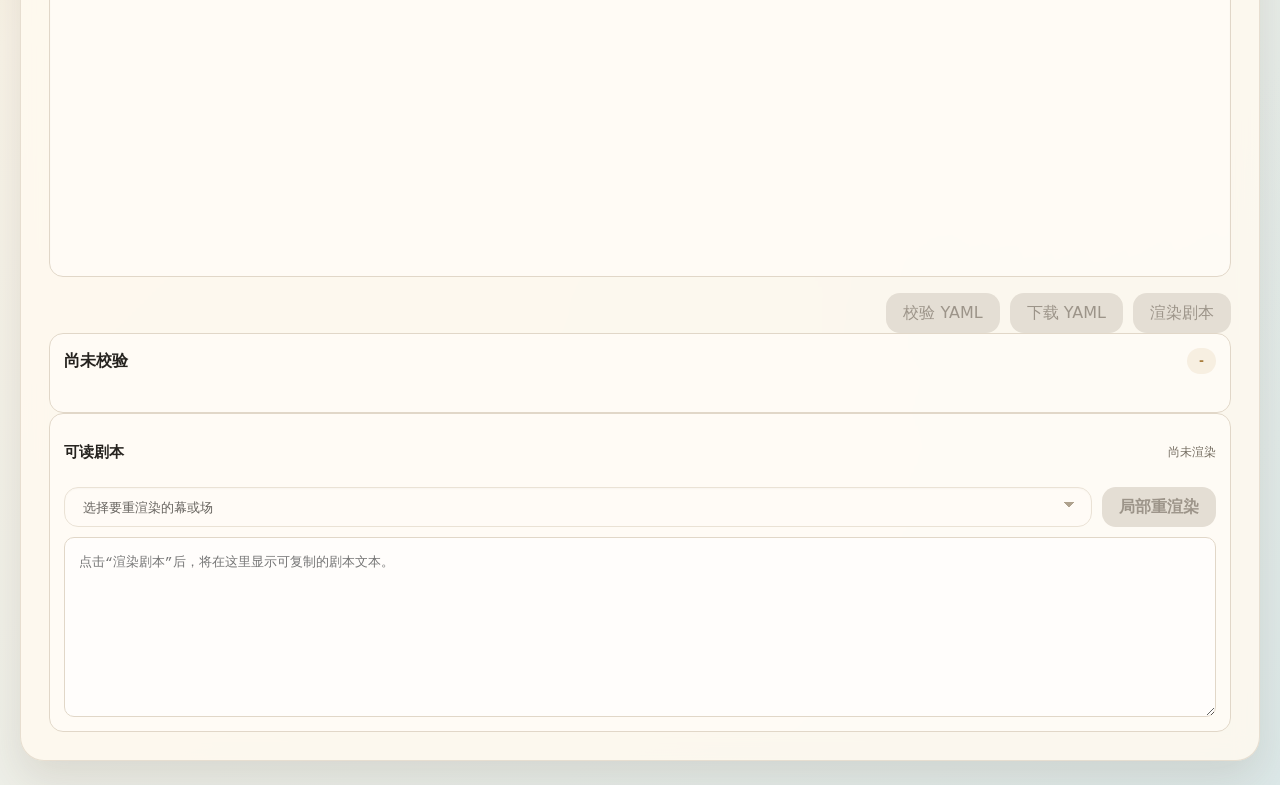
==== commit 93e87d61: "feat: 局部重渲染本幕/本场 (PR20)" ====
--- a/frontend/index.html
+++ b/frontend/index.html
@@ -167,6 +167,13 @@
             <h3 id="readableScriptTitle">可读剧本</h3>
             <span id="readableScriptMeta">尚未渲染</span>
           </div>
+          <div class="partial-render-controls">
+            <select id="partialRenderTargetSelect" aria-label="选择局部重渲染范围">
+              <option value="">选择要重渲染的幕或场</option>
+            </select>
+            <button type="button" class="btn secondary disabled-action" id="partialRenderButton" aria-disabled="true" disabled>局部重渲染</button>
+          </div>
+          <div class="partial-render-status info" id="partialRenderStatus" hidden>选择幕或场后，可仅重渲染该部分。</div>
           <textarea id="readableScriptOutput" class="readable-script-output" readonly placeholder="点击“渲染剧本”后，将在这里显示可复制的剧本文本。"></textarea>
         </section>
       </section>
@@ -186,6 +193,7 @@
       </div>
       <div class="modal-footer">
         <button type="button" class="btn ghost" id="cancelScriptPreviewButton">关闭</button>
+        <button type="button" class="btn secondary disabled-action word-export-button" id="exportWordButton" aria-disabled="true" disabled>导出 Word</button>
         <button type="button" class="btn primary" id="confirmFinalScriptButton">确认最终剧本</button>
       </div>
     </div>
--- a/frontend/styles.css
+++ b/frontend/styles.css
@@ -601,6 +601,46 @@
   font-size: 12px;
 }
 
+.partial-render-controls {
+  display: grid;
+  grid-template-columns: minmax(0, 1fr) auto;
+  gap: 10px;
+  align-items: center;
+}
+
+.partial-render-controls select {
+  height: 40px;
+  font-size: 13px;
+}
+
+.partial-render-status {
+  border: 1px solid var(--border);
+  border-radius: 10px;
+  padding: 9px 12px;
+  font-size: 13px;
+  line-height: 1.5;
+}
+
+.partial-render-status.info {
+  background: rgba(255, 252, 246, 0.72);
+  color: #7c746a;
+}
+
+.partial-render-status.success {
+  background: rgba(99, 145, 105, 0.12);
+  color: #3d7045;
+}
+
+.partial-render-status.warning {
+  background: rgba(233, 200, 146, 0.18);
+  color: #866032;
+}
+
+.partial-render-status.error {
+  background: rgba(164, 86, 72, 0.1);
+  color: #8d4f43;
+}
+
 .readable-script-output {
   width: 100%;
   min-height: 180px;
@@ -1057,6 +1097,12 @@
   border-top: 1px solid var(--border);
 }
 
+.word-export-button.ready {
+  border-color: rgba(99, 145, 105, 0.36);
+  background: rgba(99, 145, 105, 0.12);
+  color: #3d7045;
+}
+
 @media (max-width: 1380px) {
   html {
     min-width: 0;
@@ -1130,6 +1176,10 @@
     justify-content: stretch;
   }
 
+  .partial-render-controls {
+    grid-template-columns: 1fr;
+  }
+
   .modal-body {
     padding: 24px 20px;
   }
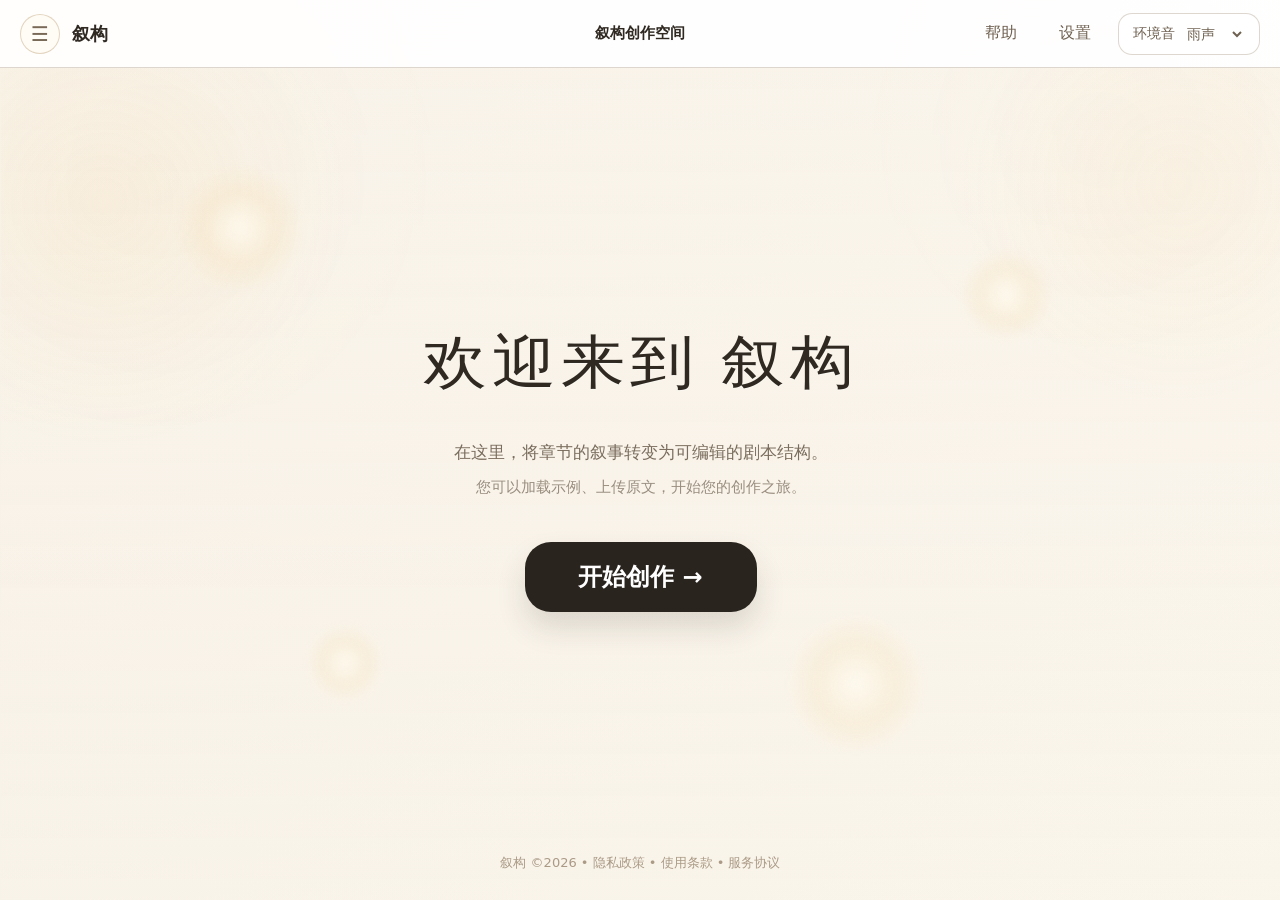
==== commit 4c1ea576: "Add notebook memory flow and polish landing page" ====
--- a/frontend/index.html
+++ b/frontend/index.html
@@ -3,268 +3,66 @@
 <head>
   <meta charset="UTF-8">
   <meta name="viewport" content="width=device-width, initial-scale=1.0">
-  <title>叙构 | AI 小说转剧本工具</title>
-  <link rel="icon" href="data:,">
-  <link rel="stylesheet" href="styles.css">
+  <title>叙构 | 欢迎页</title>
+  <link rel="stylesheet" href="styles.css?v=20260607c">
 </head>
 <body>
-  <div class="page-shell">
-    <header class="topbar">
-      <div class="brand-block">
-        <div class="brand-mark">
-          <p class="eyebrow">AI Novel To Script</p>
-          <h1>叙构</h1>
-        </div>
-        <p class="brand-subtitle">叙事之境，剧本之影，将章节整理为可编辑的剧本。</p>
+  <div class="welcome-shell">
+    <header class="welcome-topbar">
+      <div class="topbar-left">
+        <button type="button" class="menu-toggle" id="openSidebarBtn" aria-label="切换记忆栏">☰</button>
+        <span class="brand-mark">叙构</span>
       </div>
-
-      <ol class="progress-steps" id="progressSteps" aria-label="流程进度">
-        <li class="progress-step active" data-step="1">
-          <span class="step-circle">1</span>
-          <span class="step-label">输入原文</span>
-        </li>
-        <li class="progress-step" data-step="2">
-          <span class="step-circle">2</span>
-          <span class="step-label">改编调音台</span>
-        </li>
-        <li class="progress-step" data-step="3">
-          <span class="step-circle">3</span>
-          <span class="step-label">生成 YAML</span>
-        </li>
-        <li class="progress-step" data-step="4">
-          <span class="step-circle">4</span>
-          <span class="step-label">清洗剧本</span>
-        </li>
-        <li class="progress-step" data-step="5">
-          <span class="step-circle">5</span>
-          <span class="step-label">预览剧本</span>
-        </li>
-      </ol>
-
-      <nav class="top-actions" aria-label="顶部操作">
-        <button type="button" class="btn secondary" id="topLoadExampleBtn">加载示例</button>
-        <button type="button" class="btn disabled-action" id="previewScriptButton" aria-disabled="true" disabled>稿纸预览</button>
-      </nav>
+      <div class="topbar-center">叙构创作空间</div>
+      <div class="topbar-right">
+        <button type="button" class="ghost-chip">帮助</button>
+        <button type="button" class="ghost-chip">设置</button>
+        <label class="noise-control" for="noiseSelect">
+          <span>环境音</span>
+          <select id="noiseSelect" aria-label="环境音选择">
+            <option value="白噪音">白噪音</option>
+            <option value="雨声" selected>雨声</option>
+            <option value="下雪">下雪</option>
+          </select>
+        </label>
+      </div>
     </header>
 
-    <main class="workspace">
-      <section class="panel input-panel" aria-labelledby="inputTitle">
-        <div class="panel-heading">
-          <div>
-            <p class="section-kicker">Source</p>
-            <h2 id="inputTitle">小说原文</h2>
-          </div>
-          <div class="panel-badges">
-            <span class="word-count" id="wordCount">0 字</span>
-          </div>
+    <main class="welcome-stage">
+      <aside class="memory-sidebar" id="memorySidebar" aria-label="记忆侧栏">
+        <div class="memory-sidebar-header">
+          <h2>对话记忆</h2>
+          <button type="button" class="icon-button" id="closeSidebarBtn" aria-label="收起记忆栏">−</button>
         </div>
 
-        <textarea id="novelInput" class="novel-input" placeholder="在这里粘贴小说文本……"></textarea>
+        <button type="button" class="create-memory-btn" id="createMemoryBtn">＋ 开始新创作</button>
 
-        <div class="input-toolbar">
-          <div class="input-actions">
-            <label class="file-button" for="txtUpload">上传 txt 文件</label>
-            <input type="file" id="txtUpload" accept=".txt,text/plain">
-            <button type="button" class="btn secondary" id="panelLoadExampleBtn">加载示例</button>
-            <button type="button" class="btn ghost" id="clearTextBtn">清空</button>
-          </div>
-          <div class="inline-actions">
-            <button type="button" class="btn primary action-wide" id="parseChaptersBtn">识别章节</button>
-            <button type="button" class="btn disabled-action action-wide" id="openStructureBtn" aria-disabled="true" disabled>结构预览</button>
-          </div>
+        <div class="memory-list-wrapper">
+          <div class="memory-list" id="memoryList"></div>
+        </div>
+      </aside>
+
+      <section class="welcome-panel" id="welcomePanel">
+        <div class="floating-orbs" aria-hidden="true">
+          <span class="orb orb-one"></span>
+          <span class="orb orb-two"></span>
+          <span class="orb orb-three"></span>
+          <span class="orb orb-four"></span>
+        </div>
+        <div class="welcome-copy">
+          <h1 class="hero-title">欢迎来到 叙构</h1>
+          <p>
+            在这里，将章节的叙事转变为可编辑的剧本结构。<br>
+            <span class="hero-subline">您可以加载示例、上传原文，开始您的创作之旅。</span>
+          </p>
+          <button type="button" class="start-button" id="startCreateBtn">开始创作 →</button>
         </div>
 
-        <div class="status-line info" id="inputStatus">等待输入小说文本</div>
-      </section>
-
-      <div class="center-column">
-        <section class="panel style-panel" aria-labelledby="adaptationTitle">
-          <div class="panel-heading">
-            <div>
-              <p class="section-kicker">Adaptation</p>
-              <h2 id="adaptationTitle">改编调音台</h2>
-            </div>
-          </div>
-
-          <div class="style-selectors">
-            <div class="selector-group">
-              <label for="toneSelect" class="field-label">风格调性</label>
-              <select id="toneSelect" aria-label="风格调性选择"></select>
-            </div>
-
-            <div class="selector-group">
-              <label for="mediumSelect" class="field-label">适用场景</label>
-              <select id="mediumSelect" aria-label="适用场景选择"></select>
-            </div>
-          </div>
-
-          <div id="styleParameters" class="style-parameters">
-            <div class="parameter-group">
-              <div class="parameter-head">
-                <label for="toneIntensity" class="field-label">风格体现程度</label>
-                <span id="toneIntensityValue" class="parameter-value">50%</span>
-              </div>
-              <input type="range" id="toneIntensity" min="0" max="100" value="50" aria-label="风格体现程度">
-            </div>
-
-            <div class="parameter-group">
-              <div class="parameter-head">
-                <label for="adaptationDegree" class="field-label">适用场景调整自由度</label>
-                <span id="adaptationDegreeValue" class="parameter-value">50%</span>
-              </div>
-              <input type="range" id="adaptationDegree" min="0" max="100" value="50" aria-label="适用场景调整自由度">
-            </div>
-
-            <div class="parameter-group">
-              <div class="parameter-head">
-                <label for="dialoguePreservationDegree" class="field-label">原文对白保留度</label>
-                <span id="dialoguePreservationDegreeValue" class="parameter-value">60%</span>
-              </div>
-              <input type="range" id="dialoguePreservationDegree" min="0" max="100" value="60" aria-label="原文对白保留度">
-            </div>
-          </div>
-
-          <div id="adaptationSummary" class="adaptation-summary">
-            <p id="adaptationSummaryText" class="muted"></p>
-          </div>
-
-          <div class="panel-footer">
-            <div id="backendStatus" class="backend-status info" hidden>后端风格配置接口已连接。</div>
-            <button type="button" class="btn primary action-wide disabled-action" id="generateYamlBtn" aria-disabled="true" disabled>生成 YAML</button>
-          </div>
-        </section>
-      </div>
-
-      <section class="panel output-panel" aria-labelledby="yamlTitle">
-        <div class="panel-heading">
-          <div>
-            <p class="section-kicker">Output</p>
-            <h2 id="yamlTitle">YAML 结构</h2>
-          </div>
-          <span class="validation-badge" id="yamlStatusBadge">未生成</span>
-        </div>
-
-        <div class="yaml-message info" id="yamlMessage">识别至少 3 章后可生成 YAML。</div>
-        <textarea id="yamlOutput" class="yaml-output" placeholder="生成后将在这里显示 YAML..."></textarea>
-
-        <div class="output-actions">
-          <button type="button" class="btn disabled-action" id="validateYamlButton" aria-disabled="true" disabled>校验 YAML</button>
-          <button type="button" class="btn disabled-action" id="downloadYamlButton" aria-disabled="true" disabled>下载 YAML</button>
-          <button type="button" class="btn disabled-action" id="renderScriptButton" aria-disabled="true" disabled>渲染剧本</button>
-        </div>
-
-        <section class="yaml-validation-panel" id="yamlValidationPanel" hidden aria-live="polite">
-          <div class="validation-summary-row">
-            <strong id="validationStatusText">尚未校验</strong>
-            <span class="validation-badge" id="validationValidBadge">-</span>
-          </div>
-          <div class="validation-metrics" id="validationMetrics"></div>
-          <div class="validation-issues" id="validationIssues"></div>
-        </section>
-
-        <section class="readable-script-panel" id="readableScriptPanel" hidden aria-labelledby="readableScriptTitle">
-          <div class="readable-script-heading">
-            <h3 id="readableScriptTitle">可读剧本</h3>
-            <span id="readableScriptMeta">尚未渲染</span>
-          </div>
-          <div class="partial-render-controls">
-            <select id="partialRenderTargetSelect" aria-label="选择局部重渲染范围">
-              <option value="">选择要重渲染的幕或场</option>
-            </select>
-            <button type="button" class="btn secondary disabled-action" id="partialRenderButton" aria-disabled="true" disabled>局部重渲染</button>
-          </div>
-          <div class="partial-render-status info" id="partialRenderStatus" hidden>选择幕或场后，可仅重渲染该部分。</div>
-          <textarea id="readableScriptOutput" class="readable-script-output" readonly placeholder="点击“渲染剧本”后，将在这里显示可复制的剧本文本。"></textarea>
-        </section>
+        <footer class="welcome-footer">叙构 ©2026 • 隐私政策 • 使用条款 • 服务协议</footer>
       </section>
     </main>
   </div>
 
-  <div class="modal-backdrop" id="scriptPreviewModal" hidden>
-    <div class="script-paper final-script-paper" role="dialog" aria-modal="true" aria-labelledby="scriptPreviewTitle">
-      <button type="button" class="modal-close" id="closeScriptPreviewButton" aria-label="关闭稿纸预览">×</button>
-      <div class="modal-header">
-        <p class="section-kicker">Preview</p>
-        <h2 id="scriptPreviewTitle">稿纸预览</h2>
-      </div>
-      <div class="modal-body final-script-body">
-        <textarea id="finalScriptTextarea" class="final-script-textarea" placeholder="可在这里编辑最终剧本文本。"></textarea>
-        <p class="final-script-status" id="finalScriptStatus">编辑后点击“确认最终剧本”，保存为后续 Word 导出的文本来源。</p>
-      </div>
-      <div class="modal-footer">
-        <button type="button" class="btn ghost" id="cancelScriptPreviewButton">关闭</button>
-        <button type="button" class="btn secondary disabled-action word-export-button" id="exportWordButton" aria-disabled="true" disabled>导出 Word</button>
-        <button type="button" class="btn primary" id="confirmFinalScriptButton">确认最终剧本</button>
-      </div>
-    </div>
-  </div>
-
-  <div class="modal-backdrop" id="structureModal" hidden>
-    <div class="script-paper structure-paper" role="dialog" aria-modal="true" aria-labelledby="structureModalTitle">
-      <button type="button" class="modal-close" id="closeStructureBtn" aria-label="关闭结构预览">×</button>
-      <div class="modal-header">
-        <p class="section-kicker">Structure</p>
-        <h2 id="structureModalTitle">结构预览</h2>
-      </div>
-      <div class="modal-body structure-modal-body">
-        <div class="structure-tabs" role="tablist" aria-label="结构预览标签">
-          <button type="button" class="structure-tab active" data-structure-tab="chapters" aria-selected="true">章节</button>
-          <button type="button" class="structure-tab" data-structure-tab="characters" aria-selected="false">人物</button>
-          <button type="button" class="structure-tab" data-structure-tab="summary" aria-selected="false">概览</button>
-        </div>
-
-        <div class="structure-panel-body">
-          <section class="structure-view active" id="chaptersView">
-            <div class="chapter-stats">
-              <div class="stat-card">
-                <span class="stat-label">识别章节数</span>
-                <strong id="chapterCount">0</strong>
-              </div>
-              <div class="stat-card neutral" id="chapterRequirement">
-                <span class="stat-label">状态</span>
-                <strong id="chapterRequirementText">尚未识别章节</strong>
-              </div>
-            </div>
-            <div class="chapter-message info" id="chapterMessage">输入小说文本后点击“识别章节”。</div>
-            <div class="chapter-list" id="chapterList">
-              <div class="empty-state">暂无章节结果</div>
-            </div>
-          </section>
-
-          <section class="structure-view" id="charactersView" hidden>
-            <div class="characters-table" id="charactersTable" hidden>
-              <h3>人物表</h3>
-              <div id="charactersList"></div>
-            </div>
-            <div class="empty-state" id="charactersEmptyState">生成 YAML 后，将在这里展示人物表。</div>
-          </section>
-
-          <section class="structure-view" id="summaryView" hidden>
-            <div class="script-summary" id="scriptSummary" hidden>
-              <div class="summary-item">
-                <span>章节数</span>
-                <strong id="summaryChapterCount">0</strong>
-              </div>
-              <div class="summary-item">
-                <span>场景数</span>
-                <strong id="summarySceneCount">0</strong>
-              </div>
-              <div class="summary-item">
-                <span>人物数</span>
-                <strong id="summaryCharacterCount">0</strong>
-              </div>
-              <div class="summary-item">
-                <span>覆盖率</span>
-                <strong id="summaryCoverageRate">-</strong>
-              </div>
-            </div>
-            <div class="empty-state" id="summaryEmptyState">识别章节后，将在这里展示结构概览。</div>
-          </section>
-        </div>
-      </div>
-    </div>
-  </div>
-
-  <script src="app.js"></script>
+  <script src="app.js?v=20260607c"></script>
 </body>
 </html>
--- a/frontend/styles.css
+++ b/frontend/styles.css
@@ -1,36 +1,24 @@
 :root {
   color-scheme: light;
   font-family: "PingFang SC", "Microsoft YaHei", system-ui, -apple-system, BlinkMacSystemFont, sans-serif;
-  color: #26231f;
-  --bg-gradient: linear-gradient(135deg, #e9c892 0%, #f8f3e8 45%, #dce8e8 100%);
-  --paper: rgba(255, 250, 239, 0.86);
-  --paper-strong: rgba(255, 252, 246, 0.88);
-  --input-bg: rgba(255, 252, 246, 0.78);
-  --border: #e1d7c8;
-  --border-strong: #d4c7b3;
-  --text: #26231f;
-  --text-secondary: #746d61;
-  --text-muted: #a79e90;
-  --accent: #be9250;
-  --accent-dark: #a97e3e;
-  --primary: #1f1b16;
-  --disabled-bg: #e4ded4;
-  --disabled-text: #9c9489;
-  --success: #be9250;
-  --shadow-card: 0 18px 40px rgba(80, 60, 35, 0.12);
-  --shadow-strong: 0 24px 80px rgba(0, 0, 0, 0.32);
-  --radius-lg: 24px;
+  --bg-gradient: linear-gradient(135deg, #f7f1e7 0%, #faf5eb 100%);
+  --panel-bg: rgba(255, 249, 240, 0.88);
+  --panel-strong: rgba(255, 252, 247, 0.96);
+  --border: rgba(202, 177, 138, 0.34);
+  --text: #2f2922;
+  --text-secondary: #7a6d5d;
+  --text-muted: #aa9a86;
+  --shadow: 0 18px 38px rgba(114, 84, 42, 0.1);
+  --button-dark: #2a241f;
+  --button-dark-hover: #1f1a16;
+  --radius-xl: 28px;
+  --radius-lg: 22px;
   --radius-md: 18px;
   --radius-sm: 14px;
-  --radius-pill: 999px;
 }
 
 * {
   box-sizing: border-box;
-}
-
-html {
-  min-width: 1200px;
 }
 
 body {
@@ -38,11 +26,7 @@
   height: 100vh;
   overflow: hidden;
   color: var(--text);
-  background:
-    radial-gradient(circle at 12% 18%, rgba(255, 250, 239, 0.55), transparent 22%),
-    radial-gradient(circle at 84% 12%, rgba(255, 255, 255, 0.38), transparent 16%),
-    radial-gradient(circle at 72% 78%, rgba(220, 232, 232, 0.42), transparent 20%),
-    var(--bg-gradient);
+  background: var(--bg-gradient);
 }
 
 body::before {
@@ -50,18 +34,15 @@
   position: fixed;
   inset: 0;
   pointer-events: none;
-  opacity: 0.18;
-  background-image:
-    radial-gradient(rgba(110, 92, 65, 0.22) 0.7px, transparent 0.7px),
-    radial-gradient(rgba(255, 255, 255, 0.3) 0.9px, transparent 0.9px);
-  background-position: 0 0, 18px 18px;
-  background-size: 24px 24px, 36px 36px;
+  opacity: 0.14;
+  background:
+    radial-gradient(circle at 12% 20%, rgba(234, 194, 129, 0.14), transparent 22%),
+    radial-gradient(circle at 86% 16%, rgba(235, 204, 152, 0.12), transparent 18%),
+    linear-gradient(180deg, rgba(255, 255, 255, 0.08), rgba(255, 248, 236, 0.04));
 }
 
 button,
-textarea,
-select,
-input {
+select {
   font: inherit;
 }
 
@@ -69,1130 +50,448 @@
   border: 0;
 }
 
-.page-shell {
+.welcome-shell {
   position: relative;
   z-index: 1;
+  height: 100vh;
+  display: grid;
+  grid-template-rows: 68px minmax(0, 1fr);
+}
+
+.welcome-topbar {
+  display: grid;
+  grid-template-columns: 1fr auto 1fr;
+  align-items: center;
+  height: 68px;
+  padding: 0 20px;
+  border-bottom: 1px solid rgba(210, 201, 190, 0.75);
+  background: rgba(255, 255, 255, 0.92);
+}
+
+.topbar-left,
+.topbar-right {
   display: flex;
-  height: 100vh;
-  flex-direction: column;
-  gap: 18px;
-  padding: 12px 16px 12px;
-}
-
-.topbar,
-.panel,
-.script-paper {
-  border: 1px solid rgba(225, 215, 200, 0.8);
-  border-radius: var(--radius-lg);
-  background: var(--paper);
-  box-shadow: var(--shadow-card);
-  backdrop-filter: blur(12px);
-}
-
-.topbar {
-  display: grid;
-  grid-template-columns: minmax(240px, 320px) minmax(520px, 1fr) auto;
-  gap: 18px;
-  align-items: center;
-  min-height: 72px;
-  padding: 12px 18px;
-  border-radius: 20px;
-}
-
-.brand-block,
+  align-items: center;
+  gap: 12px;
+}
+
+.topbar-center {
+  justify-self: center;
+  font-size: 15px;
+  font-weight: 600;
+}
+
+.topbar-right {
+  justify-self: end;
+}
+
+.menu-toggle,
+.brand-mark,
+.icon-button {
+  display: inline-flex;
+  align-items: center;
+  justify-content: center;
+}
+
+.menu-toggle,
+.icon-button {
+  width: 40px;
+  height: 40px;
+  border: 1px solid rgba(216, 198, 171, 0.72);
+  border-radius: 999px;
+  background: rgba(255, 251, 245, 0.92);
+  color: #796a57;
+  cursor: pointer;
+}
+
+.menu-toggle {
+  font-size: 20px;
+}
+
+.icon-button {
+  font-size: 18px;
+}
+
 .brand-mark {
+  font-size: 18px;
+  font-weight: 700;
+}
+
+.ghost-chip {
+  display: inline-flex;
+  align-items: center;
+  justify-content: center;
+  min-height: 42px;
+  padding: 0 14px;
+  border: 1px solid transparent;
+  border-radius: 14px;
+  background: transparent;
+  color: #6f6151;
+  cursor: pointer;
+}
+
+.noise-control {
+  display: inline-flex;
+  align-items: center;
+  gap: 8px;
+  min-height: 42px;
+  padding: 0 14px;
+  border: 1px solid rgba(218, 211, 202, 0.9);
+  border-radius: 14px;
+  background: rgba(255, 255, 255, 0.9);
+  color: #6f6151;
+  font-size: 14px;
+}
+
+.noise-control select {
+  border: 0;
+  background: transparent;
+  color: inherit;
+  outline: none;
+}
+
+.welcome-stage {
+  display: flex;
+  min-height: 0;
+}
+
+.memory-sidebar {
+  width: 360px;
+  overflow: hidden;
   display: flex;
   flex-direction: column;
-}
-
-.brand-block {
-  gap: 4px;
-}
-
-.brand-mark h1,
-.brand-mark p,
-.panel h2,
-.panel p,
-.characters-table h3,
-.modal-header h2,
-.script-title {
+  background: linear-gradient(180deg, rgba(255, 248, 236, 0.94), rgba(247, 239, 225, 0.92));
+  border-right: 1px solid rgba(207, 188, 157, 0.45);
+  transition: width 0.28s ease, opacity 0.22s ease;
+}
+
+.memory-sidebar:not(.open) {
+  width: 0;
+  opacity: 0;
+  pointer-events: none;
+}
+
+.memory-sidebar-header,
+.memory-list-wrapper {
+  padding: 28px 28px 0;
+}
+
+.memory-sidebar-header {
+  display: flex;
+  align-items: center;
+  justify-content: space-between;
+}
+
+.memory-sidebar-header h2,
+.hero-title,
+.memory-item h3,
+.memory-item p {
   margin: 0;
 }
 
-.brand-mark h1 {
-  font-size: 29px;
-  line-height: 1;
-  letter-spacing: -0.04em;
-}
-
-.brand-subtitle {
-  color: #61594e;
-  font-size: 12px;
-  line-height: 1.45;
-}
-
-.eyebrow,
-.section-kicker {
-  color: var(--text-muted);
-  font-size: 10px;
+.memory-sidebar-header h2 {
+  font-size: 16px;
+  font-weight: 600;
+}
+
+.create-memory-btn,
+.start-button {
+  display: inline-flex;
+  align-items: center;
+  justify-content: center;
+  padding: 0 28px;
+  border-radius: 26px;
+  background: var(--button-dark);
+  box-shadow: 0 16px 30px rgba(41, 33, 26, 0.14);
+  color: #fff;
+  cursor: pointer;
   font-weight: 700;
-  letter-spacing: 0.14em;
-  text-transform: uppercase;
-}
-
-.progress-steps {
-  display: flex;
-  min-width: 0;
-  align-items: flex-start;
-  justify-content: center;
-  gap: 10px;
-  margin: 0;
-  padding: 0;
-  list-style: none;
-}
-
-.progress-step {
-  display: flex;
-  min-width: 0;
-  flex: 1 1 0;
-  align-items: center;
-  gap: 10px;
-  color: #6f675e;
-}
-
-.progress-step::after {
-  content: "";
+  transition:
+    transform 0.22s ease,
+    opacity 0.22s ease,
+    background 0.22s ease,
+    box-shadow 0.22s ease;
+}
+
+.create-memory-btn {
+  width: calc(100% - 56px);
+  min-height: 58px;
+  margin: 18px 28px 0;
+  font-size: 16px;
+}
+
+.create-memory-btn:hover,
+.start-button:hover {
+  background: var(--button-dark-hover);
+}
+
+.start-button:hover {
+  transform: scale(1.05);
+  opacity: 0.82;
+  box-shadow: 0 20px 34px rgba(41, 33, 26, 0.1);
+}
+
+.memory-list-wrapper {
   flex: 1 1 auto;
-  height: 2px;
-  border-radius: 999px;
-  background: #ded3c3;
-}
-
-.progress-step:last-child::after {
-  display: none;
-}
-
-.progress-step.is-complete::after,
-.progress-step.active::after {
-  background: linear-gradient(90deg, #be9250, #ded3c3);
-}
-
-.step-circle,
-.step-label {
-  flex: 0 0 auto;
-}
-
-.step-circle {
+  min-height: 0;
+}
+
+.memory-list {
   display: grid;
-  width: 30px;
-  height: 30px;
-  place-items: center;
-  border: 2px solid #d8cec0;
-  border-radius: 50%;
-  background: transparent;
-  color: #7b746b;
-  font-size: 12px;
-  font-weight: 700;
-}
-
-.step-label {
-  font-size: 11px;
-  color: #6f675e;
-  white-space: nowrap;
-}
-
-.progress-step.active .step-circle,
-.progress-step.is-complete .step-circle {
-  border-color: var(--accent);
-  background: var(--accent);
-  color: #fff;
-}
-
-.progress-step.active .step-label,
-.progress-step.is-complete .step-label {
-  color: var(--text);
-}
-
-.top-actions,
-.input-actions,
-.output-actions,
-.modal-footer {
-  display: flex;
-  flex-wrap: wrap;
-  gap: 10px;
-  align-items: center;
-}
-
-.top-actions .btn {
-  min-height: 38px;
-  padding: 0 15px;
-  font-size: 14px;
-}
-
-.btn,
-.file-button {
-  display: inline-flex;
-  min-height: 40px;
-  align-items: center;
-  justify-content: center;
-  border: 1px solid var(--border);
-  border-radius: 14px;
-  background: rgba(255, 255, 255, 0.45);
-  color: var(--text);
-  padding: 0 16px;
-  cursor: pointer;
-  transition: transform 0.18s ease, box-shadow 0.18s ease, background 0.18s ease, border-color 0.18s ease, color 0.18s ease;
-}
-
-.btn:hover,
-.file-button:hover {
-  border-color: var(--accent);
-  background: rgba(255, 252, 246, 0.92);
-  box-shadow: 0 10px 20px rgba(80, 60, 35, 0.08);
-  transform: translateY(-1px);
-}
-
-.btn.primary {
-  min-height: 44px;
-  border-color: transparent;
-  background: var(--primary);
-  color: #fff;
-  box-shadow: 0 8px 18px rgba(31, 27, 22, 0.18);
-  font-size: 15px;
-  font-weight: 700;
-}
-
-.btn.secondary {
-  border-color: var(--border);
-  background: rgba(255, 255, 255, 0.45);
-  color: var(--text);
-  font-weight: 600;
-}
-
-.btn.ghost {
-  background: transparent;
-  color: var(--text-secondary);
-}
-
-.btn.ready:not(.primary) {
-  border-color: var(--accent);
-  color: var(--accent-dark);
-  background: rgba(244, 233, 216, 0.72);
-}
-
-.btn.disabled-action,
-.btn:disabled {
-  border-color: transparent;
-  background: var(--disabled-bg);
-  color: var(--disabled-text);
-  box-shadow: none;
-  cursor: not-allowed;
-  transform: none;
-}
-
-.workspace {
-  display: grid;
-  grid-template-columns: minmax(360px, 1fr) minmax(420px, 1.25fr) minmax(320px, 0.78fr);
-  gap: 28px;
-  align-items: stretch;
-  min-height: 0;
-  flex: 1 1 auto;
-}
-
-.center-column {
-  display: flex;
-  min-width: 0;
-  min-height: 0;
-}
-
-.panel {
-  min-width: 0;
-  padding: 28px;
+  gap: 16px;
   height: 100%;
-  min-height: 0;
-}
-
-.input-panel,
-.output-panel {
-  min-height: 0;
-}
-
-.input-panel,
-.output-panel,
-.style-panel {
-  display: flex;
-  flex-direction: column;
-}
-
-.input-panel {
-  gap: 18px;
-}
-
-.panel-heading {
-  display: flex;
-  align-items: flex-start;
-  justify-content: space-between;
-  gap: 16px;
-}
-
-.panel h2 {
-  font-size: 22px;
-  font-weight: 700;
-}
-
-.panel-badges {
-  display: flex;
-  gap: 10px;
-}
-
-.word-count,
-.validation-badge,
-.chapter-id {
-  display: inline-flex;
-  align-items: center;
-  justify-content: center;
-  border-radius: var(--radius-pill);
-  background: rgba(190, 146, 80, 0.12);
-  color: var(--accent-dark);
-  padding: 6px 12px;
-  font-size: 12px;
-  font-weight: 700;
-}
-
-.novel-input,
-.yaml-output,
-select {
-  width: 100%;
-  border: 1px solid var(--border);
-  border-radius: var(--radius-sm);
-  background: var(--input-bg);
-  color: var(--text);
-  box-shadow: inset 0 1px 2px rgba(0, 0, 0, 0.04);
-}
-
-.novel-input,
-.yaml-output {
-  padding: 18px;
-  font-size: 16px;
-  line-height: 1.85;
-}
-
-.novel-input {
-  min-height: 0;
-  flex: 1 1 auto;
-  resize: none;
-}
-
-.yaml-output {
-  min-height: 0;
-  flex: 1 1 auto;
-  resize: none;
-}
-
-.novel-input:focus,
-.yaml-output:focus,
-select:focus,
-input[type="range"]:focus {
-  outline: none;
-}
-
-.novel-input:focus,
-.yaml-output:focus,
-select:focus {
-  border-color: var(--accent);
-  box-shadow: 0 0 0 4px rgba(190, 146, 80, 0.14), inset 0 1px 2px rgba(0, 0, 0, 0.04);
-}
-
-#txtUpload {
-  display: none;
-}
-
-.input-toolbar,
-.panel-footer {
-  display: flex;
-  flex-wrap: wrap;
-  gap: 16px;
-  align-items: center;
-  justify-content: space-between;
-}
-
-.inline-actions {
-  display: flex;
-  flex-wrap: wrap;
-  gap: 12px;
-  align-items: center;
-}
-
-.action-wide {
-  min-width: 164px;
-}
-
-.status-line,
-.chapter-message,
-.yaml-message,
-.backend-status,
-.adaptation-summary {
-  border: 1px solid var(--border);
-  border-radius: var(--radius-sm);
-  padding: 12px 16px;
-  line-height: 1.6;
-}
-
-.status-line.info,
-.chapter-message.info,
-.yaml-message.info,
-.backend-status.info {
-  background: rgba(255, 252, 246, 0.72);
-  color: #7c746a;
-}
-
-.status-line.success,
-.chapter-message.success,
-.yaml-message.success {
-  background: rgba(190, 146, 80, 0.13);
-  color: #7f5c29;
-}
-
-.status-line.warning,
-.chapter-message.warning,
-.yaml-message.warning {
-  background: rgba(233, 200, 146, 0.18);
-  color: #866032;
-}
-
-.status-line.error,
-.chapter-message.error,
-.yaml-message.error,
-.backend-status.error {
-  background: rgba(164, 86, 72, 0.1);
-  color: #8d4f43;
-}
-
-.yaml-validation-panel {
-  display: flex;
-  flex-direction: column;
-  gap: 12px;
-  max-height: 280px;
   overflow: auto;
-  border: 1px solid var(--border);
-  border-radius: var(--radius-sm);
-  background: rgba(255, 252, 246, 0.78);
-  padding: 14px;
-}
-
-.validation-summary-row {
-  display: flex;
-  align-items: center;
-  justify-content: space-between;
-  gap: 12px;
-}
-
-.validation-badge.success {
-  background: rgba(99, 145, 105, 0.14);
-  color: #3d7045;
-}
-
-.validation-badge.error {
-  background: rgba(164, 86, 72, 0.12);
-  color: #8d4f43;
-}
-
-.validation-metrics {
-  display: grid;
-  grid-template-columns: repeat(2, minmax(0, 1fr));
-  gap: 8px;
-}
-
-.validation-metric {
-  display: flex;
-  align-items: center;
-  justify-content: space-between;
-  gap: 10px;
-  border: 1px solid rgba(190, 146, 80, 0.22);
-  border-radius: 10px;
-  background: rgba(255, 255, 255, 0.45);
-  padding: 8px 10px;
-  font-size: 13px;
-}
-
-.validation-metric span {
-  color: var(--text-secondary);
-}
-
-.validation-issues {
-  display: flex;
-  flex-direction: column;
-  gap: 10px;
-}
-
-.validation-issue-group {
-  border: 1px solid var(--border);
-  border-radius: 10px;
-  background: rgba(255, 255, 255, 0.42);
-  padding: 10px;
-}
-
-.validation-issue-group h3 {
-  margin-bottom: 8px;
-  font-size: 14px;
-}
-
-.validation-issue-group.error h3 {
-  color: #8d4f43;
-}
-
-.validation-issue-group.warning h3 {
-  color: #866032;
-}
-
-.validation-issue-group ul {
-  display: flex;
-  flex-direction: column;
-  gap: 8px;
-  margin: 0;
-  padding: 0;
-  list-style: none;
-}
-
-.validation-issue-group li {
-  display: grid;
-  grid-template-columns: minmax(96px, 0.42fr) minmax(0, 1fr);
-  gap: 10px;
-  align-items: start;
-  font-size: 13px;
-  line-height: 1.5;
-}
-
-.validation-issue-group code {
-  overflow-wrap: anywhere;
-  color: var(--accent-dark);
-}
-
-.validation-empty {
-  color: var(--text-secondary);
-  font-size: 13px;
-}
-
-.readable-script-panel {
-  display: flex;
-  flex-direction: column;
-  gap: 10px;
-  min-height: 220px;
-  border: 1px solid var(--border);
-  border-radius: var(--radius-sm);
-  background: rgba(255, 252, 246, 0.78);
-  padding: 14px;
-}
-
-.readable-script-heading {
-  display: flex;
-  align-items: center;
-  justify-content: space-between;
-  gap: 12px;
-}
-
-.readable-script-heading h3 {
-  font-size: 15px;
-  font-weight: 700;
-}
-
-.readable-script-heading span {
-  color: var(--text-secondary);
-  font-size: 12px;
-}
-
-.partial-render-controls {
-  display: grid;
-  grid-template-columns: minmax(0, 1fr) auto;
-  gap: 10px;
-  align-items: center;
-}
-
-.partial-render-controls select {
-  height: 40px;
-  font-size: 13px;
-}
-
-.partial-render-status {
-  border: 1px solid var(--border);
-  border-radius: 10px;
-  padding: 9px 12px;
-  font-size: 13px;
-  line-height: 1.5;
-}
-
-.partial-render-status.info {
-  background: rgba(255, 252, 246, 0.72);
-  color: #7c746a;
-}
-
-.partial-render-status.success {
-  background: rgba(99, 145, 105, 0.12);
-  color: #3d7045;
-}
-
-.partial-render-status.warning {
-  background: rgba(233, 200, 146, 0.18);
-  color: #866032;
-}
-
-.partial-render-status.error {
-  background: rgba(164, 86, 72, 0.1);
-  color: #8d4f43;
-}
-
-.readable-script-output {
-  width: 100%;
-  min-height: 180px;
-  max-height: 360px;
-  overflow: auto;
-  resize: vertical;
-  border: 1px solid var(--border);
-  border-radius: 10px;
-  background: rgba(255, 255, 255, 0.62);
-  color: var(--text);
-  padding: 14px;
-  font-family: "SFMono-Regular", Consolas, "Liberation Mono", monospace;
-  font-size: 13px;
-  line-height: 1.75;
-  white-space: pre;
-}
-
-.readable-script-output:focus {
-  outline: none;
-  border-color: var(--accent);
-  box-shadow: 0 0 0 4px rgba(190, 146, 80, 0.14);
-}
-
-.style-selectors {
-  display: grid;
-  grid-template-columns: repeat(2, minmax(0, 1fr));
-  gap: 16px;
-}
-
-.selector-group,
-.style-parameters {
-  display: grid;
-  gap: 18px;
-}
-
-.field-label {
-  display: block;
-  margin-bottom: 8px;
-  color: #61594e;
-  font-size: 15px;
-  font-weight: 600;
-}
-
-select {
-  height: 48px;
-  padding: 0 18px;
-  appearance: none;
-  background-image:
-    linear-gradient(45deg, transparent 50%, #8d7c62 50%),
-    linear-gradient(135deg, #8d7c62 50%, transparent 50%);
-  background-position: calc(100% - 22px) calc(50% - 2px), calc(100% - 16px) calc(50% - 2px);
-  background-size: 6px 6px, 6px 6px;
-  background-repeat: no-repeat;
-}
-
-.parameter-group {
+  padding: 0 0 24px;
+}
+
+.memory-item {
   display: grid;
   gap: 10px;
-}
-
-.parameter-head {
+  padding: 8px 6px 14px;
+  border-bottom: 1px solid rgba(213, 196, 170, 0.34);
+  cursor: pointer;
+  transition: background 0.18s ease;
+}
+
+.memory-item:hover {
+  background: rgba(255, 251, 244, 0.72);
+}
+
+.memory-item.is-active {
+  background: rgba(255, 251, 244, 0.78);
+}
+
+.memory-item h3 {
+  font-size: 14px;
+  line-height: 1.45;
+}
+
+.memory-time,
+.memory-meta {
+  color: var(--text-secondary);
+  font-size: 14px;
+  line-height: 1.55;
+}
+
+.welcome-panel {
+  position: relative;
   display: flex;
-  align-items: center;
-  justify-content: space-between;
-  gap: 12px;
-}
-
-.parameter-head .field-label {
-  margin-bottom: 0;
-}
-
-input[type="range"] {
-  width: 100%;
-  height: 3px;
-  border-radius: 999px;
-  background: #dcd3c5;
-  appearance: none;
-  cursor: pointer;
-}
-
-input[type="range"]::-webkit-slider-thumb {
-  width: 20px;
-  height: 20px;
-  border: 2px solid var(--accent);
-  border-radius: 50%;
-  background: #fff9ed;
-  box-shadow: 0 4px 10px rgba(190, 146, 80, 0.18);
-  appearance: none;
-}
-
-input[type="range"]::-moz-range-thumb {
-  width: 20px;
-  height: 20px;
-  border: 2px solid var(--accent);
-  border-radius: 50%;
-  background: #fff9ed;
-  box-shadow: 0 4px 10px rgba(190, 146, 80, 0.18);
-}
-
-.parameter-value {
-  color: var(--accent-dark);
-  font-size: 13px;
-  font-weight: 700;
-}
-
-.adaptation-summary {
-  background: rgba(255, 252, 246, 0.72);
-}
-
-.adaptation-summary p,
-.muted {
-  color: var(--text-secondary);
-  line-height: 1.75;
-}
-
-.style-panel {
-  justify-content: space-between;
-  gap: 18px;
-}
-
-.structure-tabs {
-  display: flex;
-  gap: 24px;
-  margin: 6px 0 20px;
-}
-
-.structure-tab {
-  position: relative;
-  padding: 0 0 10px;
-  border: 0;
-  background: transparent;
-  color: #6f675e;
-  cursor: pointer;
-  font-size: 14px;
-  font-weight: 600;
-}
-
-.structure-tab::after {
+  flex: 1 1 auto;
+  min-height: 0;
+  flex-direction: column;
+  justify-content: center;
+  align-items: center;
+  padding: 24px;
+}
+
+.welcome-panel::before {
   content: "";
   position: absolute;
-  right: 0;
-  bottom: 0;
-  left: 0;
-  height: 2px;
-  border-radius: 999px;
-  background: transparent;
-}
-
-.structure-tab.active {
-  color: var(--text);
-}
-
-.structure-tab.active::after {
-  background: var(--accent);
-}
-
-.structure-panel-body {
-  min-height: 0;
-}
-
-.structure-view {
-  display: none;
-  min-height: 0;
-}
-
-.structure-view.active {
-  display: flex;
-  flex-direction: column;
-  gap: 16px;
-}
-
-.chapter-stats,
-.script-summary {
+  inset: 0;
+  background:
+    radial-gradient(circle at 8% 16%, rgba(242, 198, 119, 0.1), transparent 18%),
+    radial-gradient(circle at 92% 14%, rgba(242, 198, 119, 0.08), transparent 16%),
+    linear-gradient(180deg, rgba(255, 251, 244, 0.18), rgba(255, 248, 236, 0.1));
+  pointer-events: none;
+}
+
+.welcome-copy,
+.welcome-footer,
+.floating-orbs {
+  position: relative;
+  z-index: 1;
+}
+
+.floating-orbs {
+  position: absolute;
+  inset: 0;
+  pointer-events: none;
+  overflow: hidden;
+}
+
+.orb {
+  position: absolute;
+  border-radius: 50%;
+  background: radial-gradient(circle, rgba(255, 251, 240, 0.92) 0%, rgba(244, 217, 167, 0.28) 42%, rgba(244, 217, 167, 0) 78%);
+  filter: blur(4px);
+  opacity: 0.78;
+  animation: orbFloat 9s ease-in-out infinite;
+}
+
+.orb-one {
+  top: 12%;
+  left: 14%;
+  width: 120px;
+  height: 120px;
+  animation-duration: 8s;
+}
+
+.orb-two {
+  top: 22%;
+  right: 18%;
+  width: 88px;
+  height: 88px;
+  animation-delay: -3s;
+  animation-duration: 10s;
+}
+
+.orb-three {
+  bottom: 24%;
+  left: 24%;
+  width: 74px;
+  height: 74px;
+  animation-delay: -6s;
+  animation-duration: 7.5s;
+}
+
+.orb-four {
+  right: 28%;
+  bottom: 18%;
+  width: 132px;
+  height: 132px;
+  animation-delay: -8s;
+  animation-duration: 11s;
+}
+
+.welcome-copy {
   display: grid;
-  grid-template-columns: repeat(2, minmax(0, 1fr));
-  gap: 12px;
-}
-
-.stat-card,
-.summary-item,
-.chapter-card,
-.character-row,
-.empty-state {
-  border: 1px solid var(--border);
-  border-radius: var(--radius-md);
-  background: rgba(255, 252, 246, 0.72);
-}
-
-.stat-card,
-.summary-item {
-  padding: 16px;
-}
-
-.stat-label,
-.summary-item span,
-.chapter-length,
-.character-row span,
-.character-row p {
+  justify-items: center;
+  gap: 24px;
+  text-align: center;
+  max-width: 760px;
+  margin-top: -28px;
+}
+
+.hero-title {
+  font-family: "STKaiti", "Kaiti SC", "KaiTi", "Songti SC", "Noto Serif SC", "Source Han Serif SC", serif;
+  font-size: clamp(48px, 5vw, 72px);
+  line-height: 1.08;
+  font-weight: 400;
+  letter-spacing: 0.08em;
+  text-shadow: 0 1px 0 rgba(255, 255, 255, 0.35);
+  transform: scaleY(0.9);
+  transform-origin: center;
+  animation: titleFloat 4.8s ease-in-out infinite;
+}
+
+.welcome-copy p {
+  max-width: 640px;
   color: var(--text-secondary);
+  font-size: 17px;
+  line-height: 1.75;
+}
+
+.hero-subline {
+  display: inline-block;
+  margin-top: 6px;
+  color: rgba(122, 109, 93, 0.76);
+  font-size: 15px;
+}
+
+.start-button {
+  min-width: 232px;
+  min-height: 70px;
+  font-size: 24px;
+}
+
+.welcome-footer {
+  position: absolute;
+  bottom: 28px;
+  color: var(--text-muted);
   font-size: 13px;
 }
 
-.stat-card strong,
-.summary-item strong {
-  display: block;
-  margin-top: 8px;
-  font-size: 22px;
-}
-
-.stat-card.success {
-  background: rgba(190, 146, 80, 0.12);
-  border-color: #d7be94;
-}
-
-.stat-card.warning {
-  background: rgba(233, 200, 146, 0.18);
-  border-color: #debf8d;
-}
-
-.stat-card.error {
-  background: rgba(164, 86, 72, 0.08);
-  border-color: #d8b6ae;
-}
-
-.chapter-message {
-  margin: 0;
-}
-
-.chapter-list {
-  display: grid;
-  gap: 12px;
-  max-height: 46vh;
-  overflow: auto;
-  padding-right: 4px;
-}
-
-.chapter-card {
-  padding: 16px;
-}
-
-.chapter-card h3 {
-  margin: 0 0 10px;
-  font-size: 16px;
-}
-
-.chapter-summary {
-  margin: 0 0 10px;
-  color: #4d473f;
-  line-height: 1.65;
-}
-
-.empty-state {
-  padding: 18px;
-  color: var(--text-secondary);
-  text-align: center;
-}
-
-.characters-table,
-.output-actions {
-  margin-top: 16px;
-}
-
-.characters-table {
-  margin-top: 0;
-}
-
-.characters-table[hidden],
-.script-summary[hidden] {
-  display: none;
-}
-
-.characters-table h3 {
-  margin-bottom: 12px;
-  font-size: 17px;
-}
-
-.character-row {
-  padding: 14px 16px;
-}
-
-.character-row + .character-row {
-  margin-top: 10px;
-}
-
-.character-row div {
-  display: flex;
-  justify-content: space-between;
-  gap: 12px;
-  margin-bottom: 6px;
-}
-
-.character-row strong {
-  font-size: 15px;
-}
-
-.character-row p {
-  margin: 4px 0 0;
-  line-height: 1.6;
-}
-
-.yaml-message {
-  margin: 10px 0 16px;
-}
-
-.yaml-output:not(:placeholder-shown) {
-  color: #3a332b;
-  font-family: ui-monospace, SFMono-Regular, Menlo, Monaco, Consolas, monospace;
-  font-size: 14px;
-  line-height: 1.65;
-}
-
-.output-actions {
-  justify-content: flex-end;
-}
-
-.modal-backdrop {
-  position: fixed;
-  inset: 0;
-  display: grid;
-  place-items: center;
-  padding: 32px;
-  background: rgba(31, 27, 22, 0.55);
-  backdrop-filter: blur(8px);
-  z-index: 20;
-}
-
-.modal-backdrop[hidden] {
-  display: none;
-}
-
-.script-paper {
-  position: relative;
-  width: min(880px, 100%);
-  max-height: 78vh;
-  overflow: hidden;
-  background: rgba(255, 250, 239, 0.94);
-  box-shadow: var(--shadow-strong);
-}
-
-.structure-paper {
-  width: min(960px, 100%);
-  max-height: 82vh;
-}
-
-.final-script-paper {
-  width: min(980px, 100%);
-  max-height: 86vh;
-}
-
-.modal-close {
-  position: absolute;
-  top: 22px;
-  right: 22px;
-  width: 40px;
-  height: 40px;
-  border: 1px solid var(--border-strong);
-  border-radius: 50%;
-  background: rgba(255, 255, 255, 0.9);
-  color: var(--text);
-  cursor: pointer;
-  font-size: 24px;
-  line-height: 1;
-}
-
-.modal-header,
-.modal-footer {
-  padding: 28px 36px;
-}
-
-.modal-header {
-  border-bottom: 1px solid var(--border);
-}
-
-.modal-body {
-  max-height: calc(78vh - 184px);
-  overflow: auto;
-  padding: 36px 110px;
-}
-
-.final-script-body {
-  display: flex;
-  flex-direction: column;
-  gap: 12px;
-  max-height: calc(86vh - 188px);
-  padding: 30px 36px;
-}
-
-.final-script-textarea {
-  width: 100%;
-  min-height: 48vh;
-  max-height: 58vh;
-  overflow: auto;
-  resize: vertical;
-  border: 1px solid var(--border);
-  border-radius: var(--radius-sm);
-  background:
-    linear-gradient(rgba(255, 255, 255, 0.78), rgba(255, 255, 255, 0.78)),
-    repeating-linear-gradient(
-      to bottom,
-      transparent 0,
-      transparent 31px,
-      rgba(190, 146, 80, 0.2) 32px
-    );
-  color: var(--text);
-  padding: 22px 24px;
-  font-family: "SFMono-Regular", Consolas, "Liberation Mono", monospace;
-  font-size: 14px;
-  line-height: 32px;
-}
-
-.final-script-textarea:focus {
-  outline: none;
-  border-color: var(--accent);
-  box-shadow: 0 0 0 4px rgba(190, 146, 80, 0.14);
-}
-
-.final-script-status {
-  color: var(--text-secondary);
-  font-size: 13px;
-  line-height: 1.6;
-}
-
-.final-script-status.success {
-  color: #3d7045;
-  font-weight: 700;
-}
-
-.structure-modal-body {
-  display: flex;
-  flex-direction: column;
-  gap: 20px;
-  max-height: calc(82vh - 120px);
-  padding: 28px 36px 32px;
-}
-
-.structure-modal-body .characters-table,
-.structure-modal-body .output-actions {
-  margin-top: 0;
-}
-
-.structure-modal-body .script-summary {
-  margin-top: 0;
-}
-
-.script-title {
-  margin-bottom: 20px;
-  font-size: 34px;
-  font-weight: 700;
-  text-align: center;
-}
-
-.modal-footer {
-  justify-content: flex-end;
-  border-top: 1px solid var(--border);
-}
-
-.word-export-button.ready {
-  border-color: rgba(99, 145, 105, 0.36);
-  background: rgba(99, 145, 105, 0.12);
-  color: #3d7045;
-}
-
-@media (max-width: 1380px) {
-  html {
-    min-width: 0;
-  }
-
-  .page-shell {
-    padding: 28px 20px 24px;
-    gap: 24px;
-  }
-
-  .topbar {
-    grid-template-columns: 1fr;
-  }
-
-  .progress-steps {
-    justify-content: flex-start;
-    overflow-x: auto;
-    padding-bottom: 4px;
-  }
-
-  .workspace {
-    grid-template-columns: 1fr;
-  }
-
-  .input-panel,
-  .output-panel {
-    min-height: auto;
-  }
-
-  .novel-input,
-  .yaml-output {
-    min-height: 320px;
-  }
-
-  body,
-  .page-shell {
+@keyframes titleFloat {
+  0%,
+  100% {
+    transform: translateY(0);
+  }
+
+  50% {
+    transform: translateY(-6px);
+  }
+}
+
+@keyframes orbFloat {
+  0%,
+  100% {
+    transform: translate3d(0, 0, 0) scale(0.96);
+    opacity: 0.48;
+  }
+
+  25% {
+    transform: translate3d(10px, -18px, 0) scale(1.08);
+    opacity: 0.78;
+  }
+
+  50% {
+    transform: translate3d(-8px, -30px, 0) scale(1.16);
+    opacity: 0.96;
+  }
+
+  75% {
+    transform: translate3d(14px, -16px, 0) scale(1.04);
+    opacity: 0.72;
+  }
+}
+
+@media (max-width: 1180px) {
+  .welcome-stage {
+    flex-direction: column;
+  }
+
+  .memory-sidebar,
+  .memory-sidebar.open {
+    width: 100%;
+    max-height: 42vh;
+  }
+
+  .welcome-panel {
+    min-height: 58vh;
+  }
+}
+
+@media (max-width: 720px) {
+  body {
     height: auto;
     overflow: auto;
   }
-}
-
-@media (max-width: 760px) {
-  .panel,
-  .topbar,
-  .modal-header,
-  .modal-footer {
-    padding: 20px;
-  }
-
-  .style-selectors,
-  .chapter-stats,
-  .script-summary {
+
+  .welcome-shell {
+    height: auto;
+    min-height: 100vh;
+    grid-template-rows: auto minmax(0, 1fr);
+  }
+
+  .welcome-topbar {
     grid-template-columns: 1fr;
-  }
-
-  .input-toolbar,
-  .panel-footer {
-    flex-direction: column;
-    align-items: stretch;
-  }
-
-  .inline-actions {
-    width: 100%;
-    flex-direction: column;
-    align-items: stretch;
-  }
-
-  .input-actions,
-  .top-actions,
-  .output-actions {
-    justify-content: stretch;
-  }
-
-  .partial-render-controls {
-    grid-template-columns: 1fr;
-  }
-
-  .modal-body {
-    padding: 24px 20px;
-  }
-
-  .structure-modal-body {
-    padding: 20px;
-  }
-
-  .final-script-body {
-    padding: 20px;
-  }
-
-  .final-script-textarea {
-    min-height: 42vh;
-  }
-}
+    gap: 10px;
+    height: auto;
+    padding: 12px 16px;
+  }
+
+  .topbar-center,
+  .topbar-right {
+    justify-self: start;
+  }
+
+  .topbar-right {
+    flex-wrap: wrap;
+  }
+
+  .welcome-panel {
+    padding: 20px 18px 64px;
+  }
+
+  .welcome-copy {
+    margin-top: 0;
+  }
+
+  .welcome-copy h1 {
+    font-size: 42px;
+  }
+
+  .welcome-copy p {
+    font-size: 16px;
+  }
+}
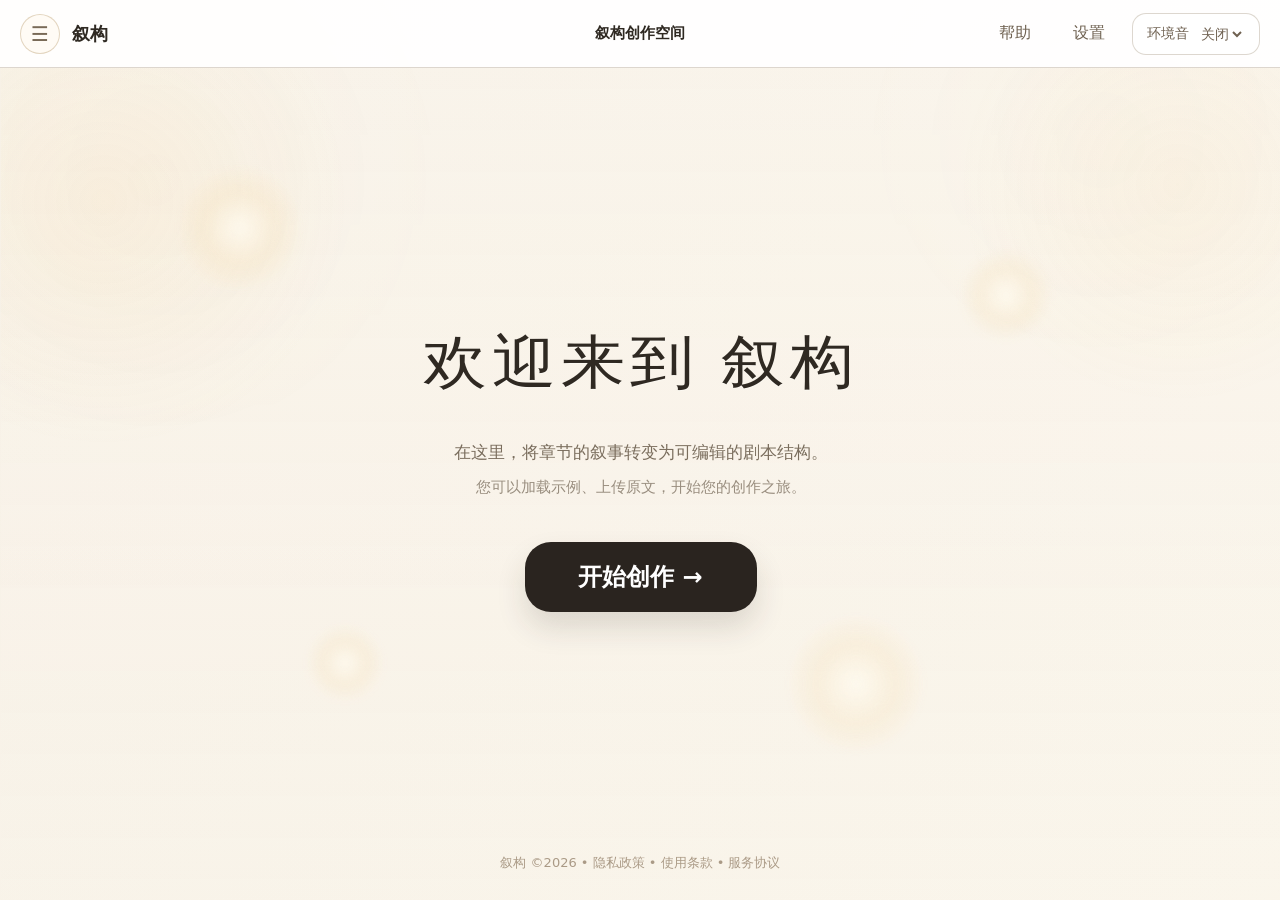
==== commit c322c0e3: "Polish notebook creation flow and ambient audio" ====
--- a/frontend/index.html
+++ b/frontend/index.html
@@ -4,7 +4,7 @@
   <meta charset="UTF-8">
   <meta name="viewport" content="width=device-width, initial-scale=1.0">
   <title>叙构 | 欢迎页</title>
-  <link rel="stylesheet" href="styles.css?v=20260607c">
+  <link rel="stylesheet" href="styles.css?v=20260607e">
 </head>
 <body>
   <div class="welcome-shell">
@@ -20,9 +20,9 @@
         <label class="noise-control" for="noiseSelect">
           <span>环境音</span>
           <select id="noiseSelect" aria-label="环境音选择">
-            <option value="白噪音">白噪音</option>
-            <option value="雨声" selected>雨声</option>
-            <option value="下雪">下雪</option>
+            <option value="off" selected>关闭</option>
+            <option value="fireplace">篝火</option>
+            <option value="rain">雨声</option>
           </select>
         </label>
       </div>
@@ -34,8 +34,6 @@
           <h2>对话记忆</h2>
           <button type="button" class="icon-button" id="closeSidebarBtn" aria-label="收起记忆栏">−</button>
         </div>
-
-        <button type="button" class="create-memory-btn" id="createMemoryBtn">＋ 开始新创作</button>
 
         <div class="memory-list-wrapper">
           <div class="memory-list" id="memoryList"></div>
@@ -63,6 +61,46 @@
     </main>
   </div>
 
-  <script src="app.js?v=20260607c"></script>
+  <div class="modal-backdrop notebook-modal-backdrop" id="createNotebookModal" hidden>
+    <div class="notebook-modal-card" role="dialog" aria-modal="true" aria-labelledby="createNotebookModalTitle">
+      <button type="button" class="modal-close notebook-modal-close" id="closeNotebookModalBtn" aria-label="关闭创建笔记本弹窗">×</button>
+      <div class="notebook-modal-header">
+        <p class="modal-kicker">Create</p>
+        <h2 id="createNotebookModalTitle">创建新笔记本</h2>
+      </div>
+
+      <form class="notebook-modal-form" id="createNotebookForm">
+        <label class="notebook-field-group" for="notebookTitleInput">
+          <span class="notebook-field-label">笔记本名称</span>
+          <input
+            id="notebookTitleInput"
+            name="title"
+            type="text"
+            maxlength="80"
+            placeholder="例如：长篇世界观设定"
+            required
+          >
+        </label>
+
+        <label class="notebook-field-group" for="notebookDescriptionInput">
+          <span class="notebook-field-label">笔记本说明</span>
+          <textarea
+            id="notebookDescriptionInput"
+            name="description"
+            rows="6"
+            maxlength="240"
+            placeholder="补充这个笔记本的用途、当前进度或写作方向。"
+          ></textarea>
+        </label>
+
+        <p class="notebook-form-message" id="createNotebookMessage" hidden></p>
+
+        <button type="submit" class="notebook-submit-btn" id="submitNotebookBtn">创建笔记本</button>
+      </form>
+    </div>
+  </div>
+
+  <script src="audio-player.js?v=20260607e"></script>
+  <script src="app.js?v=20260607e"></script>
 </body>
 </html>
--- a/frontend/styles.css
+++ b/frontend/styles.css
@@ -401,6 +401,153 @@
   font-size: 13px;
 }
 
+.modal-backdrop {
+  position: fixed;
+  inset: 0;
+  z-index: 30;
+  display: flex;
+  align-items: center;
+  justify-content: center;
+  padding: 20px;
+  background: rgba(54, 41, 26, 0.18);
+  backdrop-filter: blur(6px);
+}
+
+.notebook-modal-backdrop[hidden] {
+  display: none;
+}
+
+.notebook-modal-card {
+  position: relative;
+  width: min(100%, 540px);
+  padding: 28px 28px 26px;
+  border: 1px solid rgba(213, 196, 170, 0.54);
+  border-radius: 26px;
+  background: linear-gradient(180deg, rgba(255, 250, 242, 0.98), rgba(251, 244, 230, 0.97));
+  box-shadow: 0 18px 42px rgba(78, 56, 26, 0.14);
+}
+
+.notebook-modal-close {
+  position: absolute;
+  top: 14px;
+  right: 14px;
+}
+
+.notebook-modal-header {
+  display: grid;
+  gap: 8px;
+  margin-bottom: 20px;
+}
+
+.modal-kicker {
+  margin: 0;
+  color: #b4a28b;
+  font-size: 13px;
+  font-weight: 700;
+  letter-spacing: 0.16em;
+  text-transform: uppercase;
+}
+
+.notebook-modal-header h2 {
+  margin: 0;
+  font-family: "STKaiti", "Kaiti SC", "KaiTi", "Songti SC", "Noto Serif SC", "Source Han Serif SC", serif;
+  font-size: clamp(26px, 3vw, 38px);
+  line-height: 1.08;
+  font-weight: 400;
+  letter-spacing: 0.06em;
+  transform: scaleY(0.96);
+  transform-origin: left center;
+}
+
+.notebook-modal-form {
+  display: grid;
+  gap: 18px;
+}
+
+.notebook-field-group {
+  display: grid;
+  gap: 10px;
+}
+
+.notebook-field-label {
+  font-size: 15px;
+  font-weight: 700;
+  color: #625646;
+}
+
+.notebook-field-group input,
+.notebook-field-group textarea {
+  width: 100%;
+  border: 1px solid rgba(209, 191, 162, 0.8);
+  border-radius: 20px;
+  background: rgba(255, 253, 249, 0.92);
+  color: var(--text);
+  font: inherit;
+  outline: none;
+  box-shadow: inset 0 1px 2px rgba(110, 82, 43, 0.04);
+}
+
+.notebook-field-group input {
+  min-height: 64px;
+  padding: 0 20px;
+  font-size: 16px;
+  line-height: 1.2;
+}
+
+.notebook-field-group textarea {
+  min-height: 156px;
+  padding: 18px 20px;
+  resize: vertical;
+  font-size: 17px;
+  line-height: 1.55;
+}
+
+.notebook-field-group input::placeholder,
+.notebook-field-group textarea::placeholder {
+  color: rgba(122, 109, 93, 0.72);
+  font-size: 16px;
+  font-weight: 400;
+  letter-spacing: 0.01em;
+}
+
+.notebook-field-group input:focus,
+.notebook-field-group textarea:focus {
+  border-color: rgba(194, 154, 86, 0.84);
+  box-shadow: 0 0 0 4px rgba(226, 191, 131, 0.18);
+}
+
+.notebook-form-message {
+  margin: -4px 0 0;
+  font-size: 13px;
+  color: #9f5b42;
+}
+
+.notebook-form-message.is-error {
+  color: #9f5b42;
+}
+
+.notebook-submit-btn {
+  min-height: 60px;
+  border-radius: 20px;
+  background: var(--button-dark);
+  color: #fff;
+  font-size: clamp(18px, 2vw, 24px);
+  font-weight: 700;
+  cursor: pointer;
+  transition: transform 0.2s ease, opacity 0.2s ease, background 0.2s ease;
+}
+
+.notebook-submit-btn:hover {
+  background: var(--button-dark-hover);
+  transform: translateY(-1px);
+}
+
+.notebook-submit-btn:disabled {
+  cursor: wait;
+  opacity: 0.72;
+  transform: none;
+}
+
 @keyframes titleFloat {
   0%,
   100% {
@@ -494,4 +641,43 @@
   .welcome-copy p {
     font-size: 16px;
   }
-}
+
+  .final-script-body {
+    padding: 20px;
+  }
+
+  .final-script-textarea {
+    min-height: 42vh;
+  }
+
+  .modal-backdrop {
+    padding: 12px;
+  }
+
+  .notebook-modal-card {
+    width: min(100%, 100%);
+    padding: 20px 16px 18px;
+    border-radius: 22px;
+  }
+
+  .notebook-modal-header h2 {
+    font-size: 28px;
+  }
+
+  .notebook-field-group input {
+    min-height: 58px;
+    padding: 0 18px;
+    font-size: 18px;
+  }
+
+  .notebook-field-group textarea {
+    min-height: 144px;
+    padding: 16px 18px;
+    font-size: 16px;
+  }
+
+  .notebook-submit-btn {
+    min-height: 54px;
+    font-size: 18px;
+  }
+}
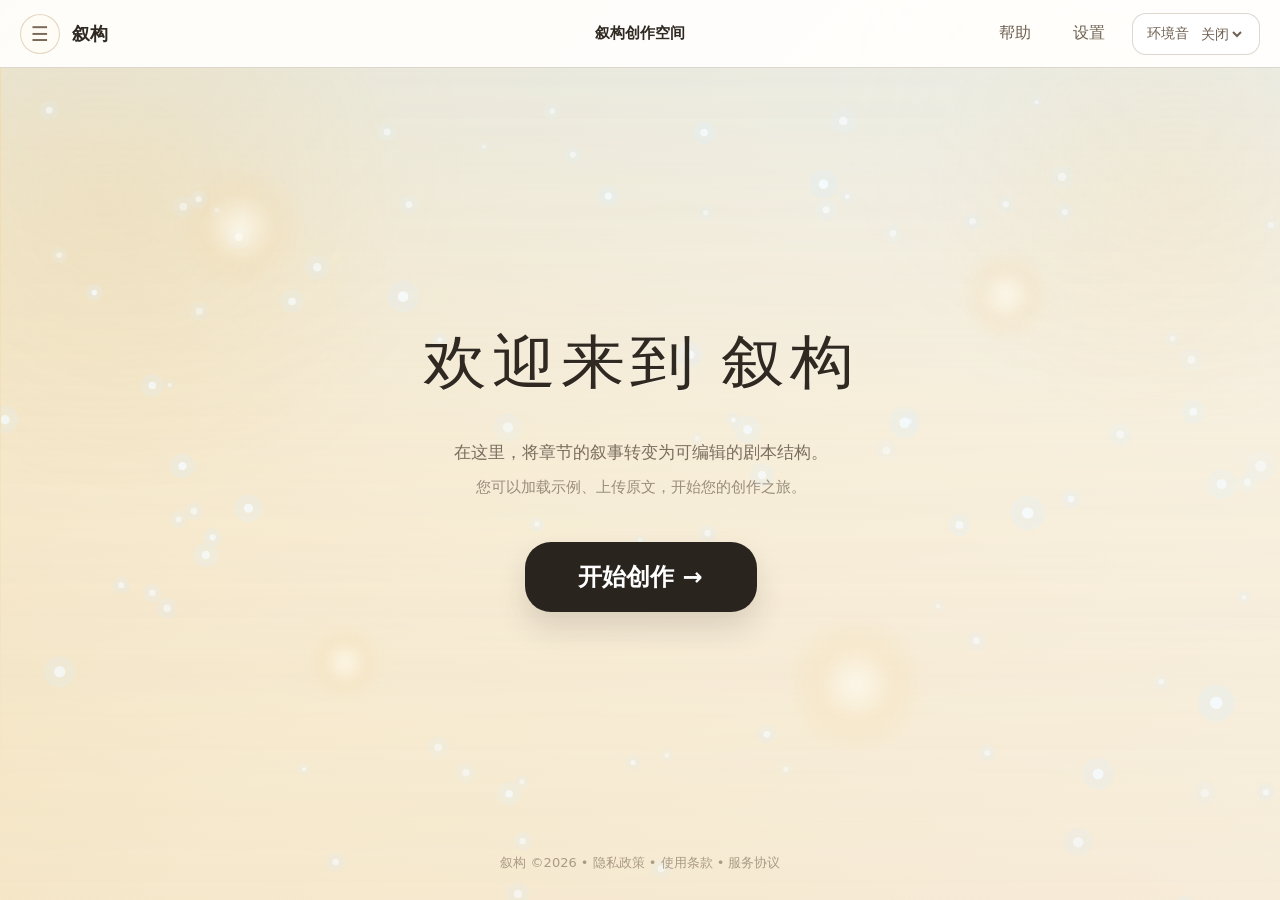
==== commit bd1d8539: "Add animated snowfall to landing page" ====
--- a/frontend/index.html
+++ b/frontend/index.html
@@ -4,7 +4,7 @@
   <meta charset="UTF-8">
   <meta name="viewport" content="width=device-width, initial-scale=1.0">
   <title>叙构 | 欢迎页</title>
-  <link rel="stylesheet" href="styles.css?v=20260607e">
+  <link rel="stylesheet" href="styles.css?v=20260607f">
 </head>
 <body>
   <div class="welcome-shell">
@@ -41,6 +41,7 @@
       </aside>
 
       <section class="welcome-panel" id="welcomePanel">
+        <canvas class="snow-canvas" id="snowCanvas" aria-hidden="true"></canvas>
         <div class="floating-orbs" aria-hidden="true">
           <span class="orb orb-one"></span>
           <span class="orb orb-two"></span>
@@ -101,6 +102,6 @@
   </div>
 
   <script src="audio-player.js?v=20260607e"></script>
-  <script src="app.js?v=20260607e"></script>
+  <script src="app.js?v=20260607f"></script>
 </body>
 </html>
--- a/frontend/styles.css
+++ b/frontend/styles.css
@@ -1,7 +1,7 @@
 :root {
   color-scheme: light;
   font-family: "PingFang SC", "Microsoft YaHei", system-ui, -apple-system, BlinkMacSystemFont, sans-serif;
-  --bg-gradient: linear-gradient(135deg, #f7f1e7 0%, #faf5eb 100%);
+  --bg-gradient: linear-gradient(135deg, #f1dcaf 0%, #f6ead0 48%, #f7efe1 100%);
   --panel-bg: rgba(255, 249, 240, 0.88);
   --panel-strong: rgba(255, 252, 247, 0.96);
   --border: rgba(202, 177, 138, 0.34);
@@ -34,11 +34,11 @@
   position: fixed;
   inset: 0;
   pointer-events: none;
-  opacity: 0.14;
+  opacity: 0.22;
   background:
-    radial-gradient(circle at 12% 20%, rgba(234, 194, 129, 0.14), transparent 22%),
-    radial-gradient(circle at 86% 16%, rgba(235, 204, 152, 0.12), transparent 18%),
-    linear-gradient(180deg, rgba(255, 255, 255, 0.08), rgba(255, 248, 236, 0.04));
+    radial-gradient(circle at 12% 20%, rgba(229, 178, 89, 0.24), transparent 24%),
+    radial-gradient(circle at 86% 16%, rgba(232, 193, 112, 0.2), transparent 20%),
+    linear-gradient(180deg, rgba(255, 251, 239, 0.12), rgba(243, 220, 173, 0.08));
 }
 
 button,
@@ -289,17 +289,29 @@
   position: absolute;
   inset: 0;
   background:
-    radial-gradient(circle at 8% 16%, rgba(242, 198, 119, 0.1), transparent 18%),
-    radial-gradient(circle at 92% 14%, rgba(242, 198, 119, 0.08), transparent 16%),
-    linear-gradient(180deg, rgba(255, 251, 244, 0.18), rgba(255, 248, 236, 0.1));
+    radial-gradient(circle at 8% 16%, rgba(232, 184, 92, 0.2), transparent 22%),
+    radial-gradient(circle at 92% 14%, rgba(238, 197, 112, 0.16), transparent 18%),
+    linear-gradient(180deg, rgba(255, 248, 232, 0.24), rgba(244, 223, 182, 0.14));
   pointer-events: none;
 }
 
 .welcome-copy,
 .welcome-footer,
-.floating-orbs {
+.floating-orbs,
+.snow-canvas {
   position: relative;
   z-index: 1;
+}
+
+.snow-canvas {
+  position: absolute;
+  inset: 0;
+  width: 100%;
+  height: 100%;
+  pointer-events: none;
+  z-index: 0;
+  opacity: 1;
+  mix-blend-mode: screen;
 }
 
 .floating-orbs {
@@ -307,6 +319,7 @@
   inset: 0;
   pointer-events: none;
   overflow: hidden;
+  z-index: 1;
 }
 
 .orb {
@@ -360,6 +373,7 @@
   text-align: center;
   max-width: 760px;
   margin-top: -28px;
+  z-index: 2;
 }
 
 .hero-title {
@@ -399,6 +413,7 @@
   bottom: 28px;
   color: var(--text-muted);
   font-size: 13px;
+  z-index: 2;
 }
 
 .modal-backdrop {
